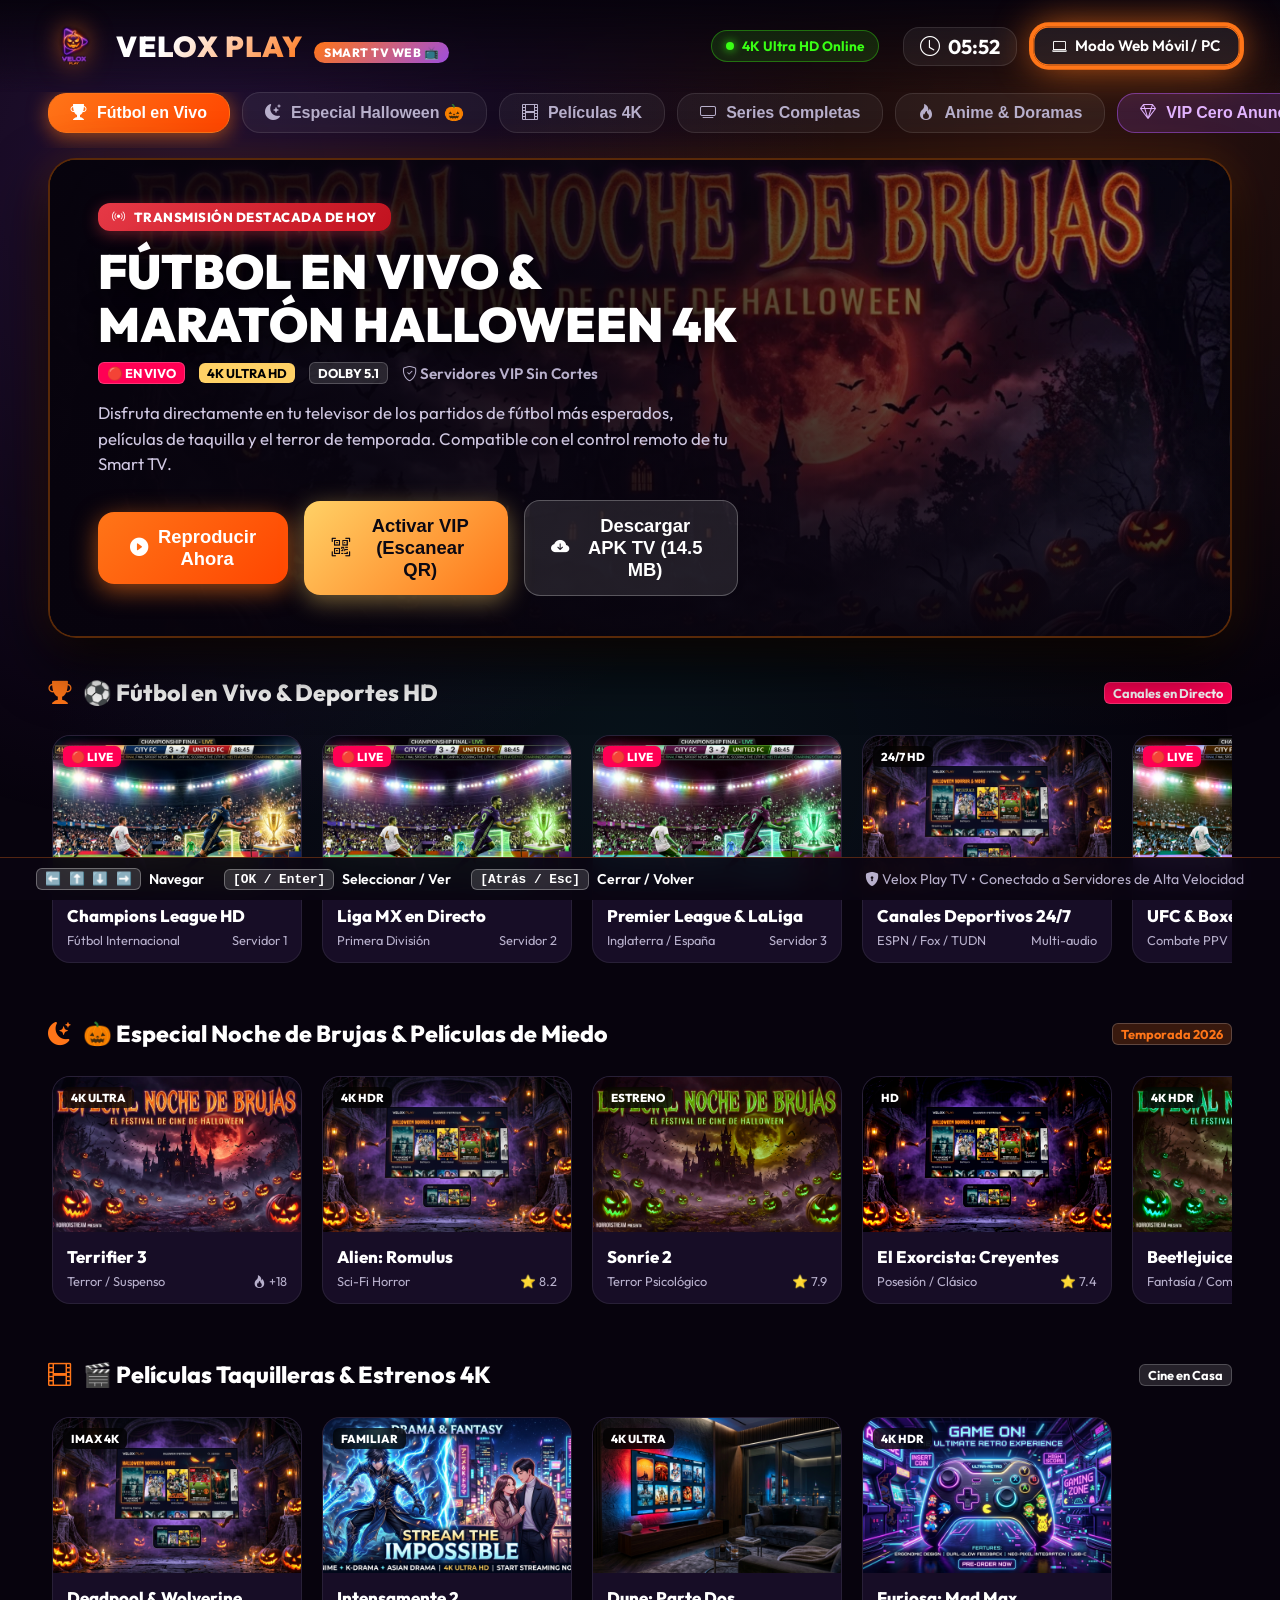
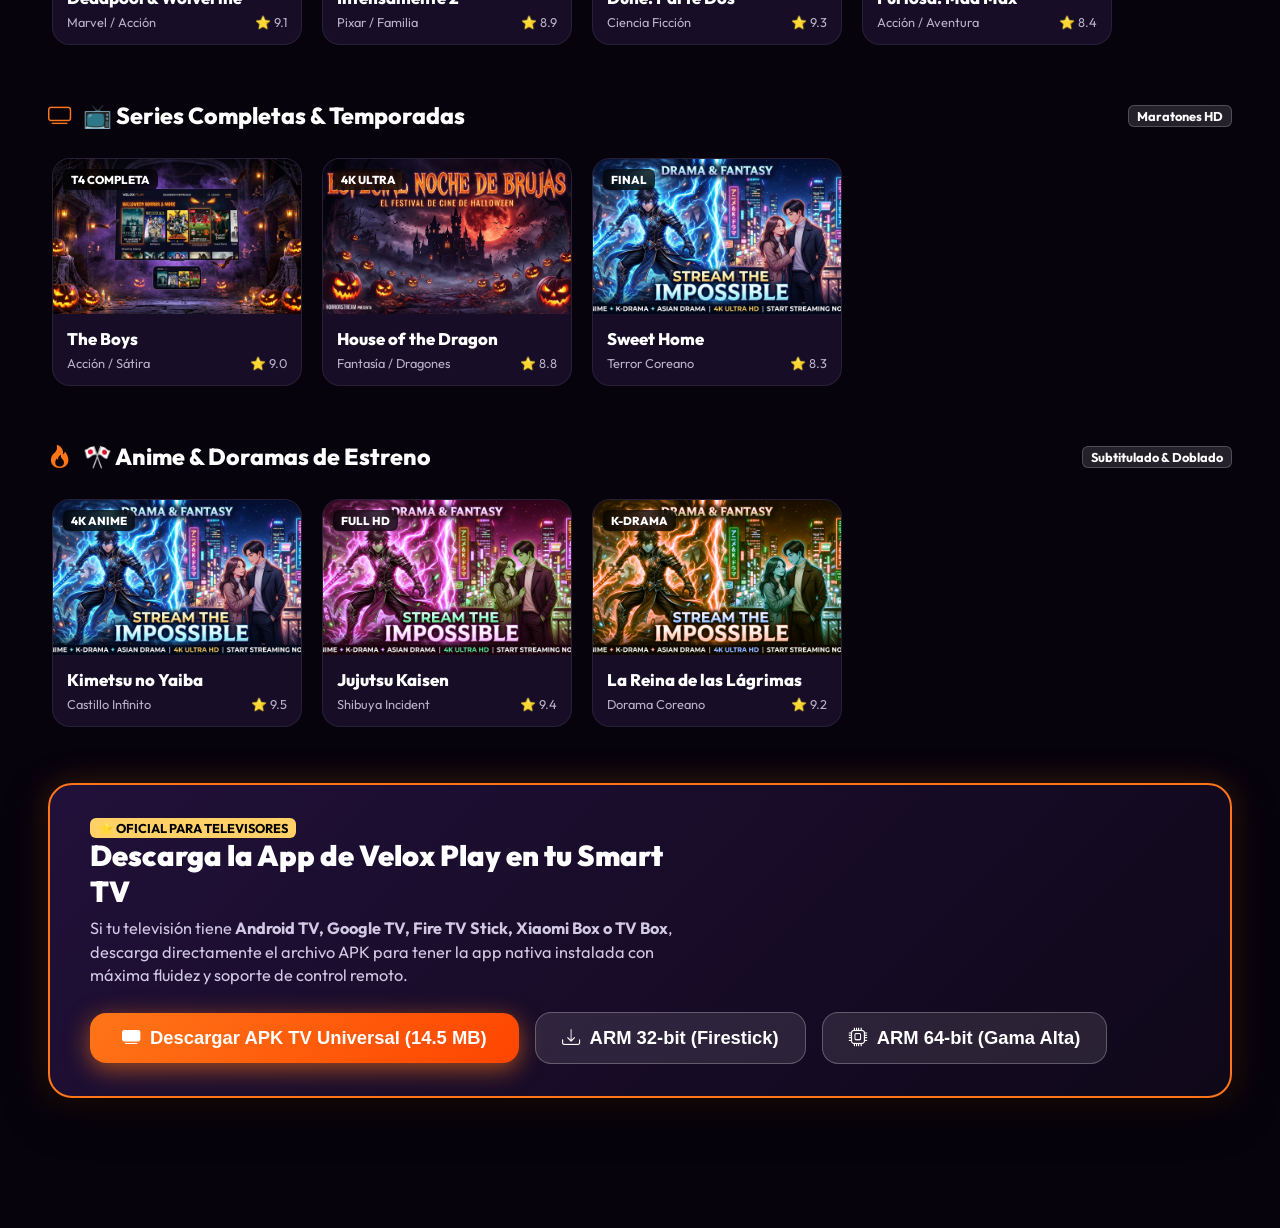
==== tv.html @ 91537458 "Velox Play: Nuevos APKs de TV (Universal, ARM32, ARM64, x86) y Portal Web Smart TV (10-foot UI con c" ====
<!DOCTYPE html>
<html lang="es">
<head>
  <meta charset="UTF-8">
  <meta name="viewport" content="width=device-width, initial-scale=1.0, maximum-scale=1.0, user-scalable=no">
  <title>Velox Play TV 📺 | Portal Web para Navegadores Smart TV & Android TV</title>
  <meta name="description" content="Versión oficial de Velox Play adaptada para navegadores de Smart TV (Samsung Tizen, LG webOS, Android TV, Fire TV, Roku). Películas, series, animes, doramas y fútbol en vivo con navegación 100% por control remoto.">
  <meta name="theme-color" content="#ff7518">

  <!-- Favicon -->
  <link rel="icon" type="image/png" href="assets/logo_halloween.png">

  <!-- Google Fonts: Outfit & Creepster -->
  <link rel="preconnect" href="https://fonts.googleapis.com">
  <link rel="preconnect" href="https://fonts.gstatic.com" crossorigin>
  <link href="https://fonts.googleapis.com/css2?family=Creepster&family=Outfit:wght@300;400;500;600;700;800;900&display=swap" rel="stylesheet">

  <!-- Bootstrap Icons -->
  <link rel="stylesheet" href="https://cdn.jsdelivr.net/npm/bootstrap-icons@1.11.3/font/bootstrap-icons.min.css">

  <!-- Estilos dedicados para Smart TV (10-Foot UI) -->
  <link rel="stylesheet" href="css/tv.css">
</head>
<body>

  <!-- Fondo Ambiental Neón -->
  <div class="tv-ambient-bg" aria-hidden="true"></div>

  <!-- APLICACIÓN PRINCIPAL TV -->
  <div class="tv-app-wrapper">

    <!-- HEADER SUPERIOR TV -->
    <header class="tv-header">
      <div class="tv-brand">
        <img src="assets/logo_halloween.png" alt="Velox Play TV" class="tv-brand-logo">
        <div>
          <span class="tv-brand-title">VELOX PLAY</span>
          <span class="tv-brand-badge">Smart TV Web 📺</span>
        </div>
      </div>

      <div class="tv-header-right">
        <!-- Estado del Servidor -->
        <div class="tv-status-badge">
          <span class="tv-status-dot"></span>
          <span>4K Ultra HD Online</span>
        </div>

        <!-- Reloj Digital en Vivo -->
        <div class="tv-clock">
          <i class="bi bi-clock"></i>
          <span id="tvLiveClock">--:--</span>
        </div>

        <!-- Botón para Volver a la Web Tradicional -->
        <a href="index.html" class="tv-mode-exit-btn tv-focusable" tabindex="0">
          <i class="bi bi-laptop"></i> Modo Web Móvil / PC
        </a>
      </div>
    </header>

    <!-- BARRA DE CATEGORÍAS (TABS TV) -->
    <div class="tv-nav-tabs-wrapper">
      <nav class="tv-nav-tabs" aria-label="Categorías TV">
        <button class="tv-tab-btn tv-focusable active" tabindex="0" data-target="tvRowLive">
          <i class="bi bi-trophy-fill"></i> Fútbol en Vivo
        </button>
        <button class="tv-tab-btn tv-focusable" tabindex="0" data-target="tvRowHalloween">
          <i class="bi bi-moon-stars-fill"></i> Especial Halloween 🎃
        </button>
        <button class="tv-tab-btn tv-focusable" tabindex="0" data-target="tvRowMovies">
          <i class="bi bi-film"></i> Películas 4K
        </button>
        <button class="tv-tab-btn tv-focusable" tabindex="0" data-target="tvRowSeries">
          <i class="bi bi-tv"></i> Series Completas
        </button>
        <button class="tv-tab-btn tv-focusable" tabindex="0" data-target="tvRowAnime">
          <i class="bi bi-fire"></i> Anime & Doramas
        </button>
        <button class="tv-tab-btn tv-tab-vip tv-focusable" tabindex="0" onclick="openTvVipModal('Plan VIP TV')">
          <i class="bi bi-gem"></i> VIP Cero Anuncios ($79)
        </button>
        <button class="tv-tab-btn tv-focusable" tabindex="0" data-target="tvRowDownload">
          <i class="bi bi-download"></i> Descargar APK TV
        </button>
      </nav>
    </div>

    <!-- HERO BILLBOARD (DESTACADO TV DE ALTO IMPACTO) -->
    <section class="tv-hero-billboard">
      <img src="assets/halloween_special.webp" alt="Destacado Velox TV" class="tv-hero-bg">
      <div class="tv-hero-gradient-overlay"></div>

      <div class="tv-hero-content">
        <div class="tv-hero-tag">
          <i class="bi bi-broadcast"></i> TRANSMISIÓN DESTACADA DE HOY
        </div>
        <h1 class="tv-hero-title">FÚTBOL EN VIVO & MARATÓN HALLOWEEN 4K</h1>
        
        <div class="tv-hero-meta">
          <span class="tv-pill-badge pill-live">🔴 EN VIVO</span>
          <span class="tv-pill-badge pill-4k">4K ULTRA HD</span>
          <span class="tv-pill-badge">DOLBY 5.1</span>
          <span><i class="bi bi-shield-check text-success"></i> Servidores VIP Sin Cortes</span>
        </div>

        <p class="tv-hero-desc">
          Disfruta directamente en tu televisor de los partidos de fútbol más esperados, películas de taquilla y el terror de temporada. Compatible con el control remoto de tu Smart TV.
        </p>

        <div class="tv-hero-actions">
          <button class="tv-btn-primary tv-focusable" tabindex="0" onclick="openTvPlayer('Fútbol en Directo & Noche de Brujas', 'Canal Oficial Velox 4K', 'assets/halloween_special.webp')">
            <i class="bi bi-play-circle-fill"></i> Reproducir Ahora
          </button>
          
          <button class="tv-btn-vip-gold tv-focusable" tabindex="0" onclick="openTvVipModal('Hero TV VIP')">
            <i class="bi bi-qr-code-scan"></i> Activar VIP (Escanear QR)
          </button>

          <button class="tv-btn-secondary tv-focusable" tabindex="0" onclick="downloadTvApk('velox_play_tv.apk')">
            <i class="bi bi-cloud-arrow-down-fill"></i> Descargar APK TV (14.5 MB)
          </button>
        </div>
      </div>
    </section>

    <!-- FILA 1: ⚽ FÚTBOL EN VIVO Y DEPORTES HD -->
    <section id="tvRowLive" class="tv-row-section">
      <div class="tv-row-header">
        <h2 class="tv-row-title"><i class="bi bi-trophy-fill text-warning"></i> ⚽ Fútbol en Vivo & Deportes HD</h2>
        <span class="tv-pill-badge pill-live">Canales en Directo</span>
      </div>

      <div class="tv-row-scroller">
        <!-- Canal 1 -->
        <div class="tv-card tv-focusable" tabindex="0" data-title="UEFA Champions League - En Vivo" data-meta="Canal Deportes 4K • Transmisión Oficial">
          <div class="tv-card-poster-wrap">
            <img src="assets/soccer_banner.jpg" alt="Champions League" class="tv-card-img">
            <span class="tv-card-badge badge-live">🔴 LIVE</span>
          </div>
          <div class="tv-card-info">
            <h3 class="tv-card-title">Champions League HD</h3>
            <div class="tv-card-meta">
              <span>Fútbol Internacional</span>
              <span class="text-warning">Servidor 1</span>
            </div>
          </div>
        </div>

        <!-- Canal 2 -->
        <div class="tv-card tv-focusable" tabindex="0" data-title="Liga MX - Partidos de la Jornada" data-meta="Fútbol Mexicano • Audio Español">
          <div class="tv-card-poster-wrap">
            <img src="assets/soccer_banner.jpg" alt="Liga MX" class="tv-card-img" style="filter: hue-rotate(45deg);">
            <span class="tv-card-badge badge-live">🔴 LIVE</span>
          </div>
          <div class="tv-card-info">
            <h3 class="tv-card-title">Liga MX en Directo</h3>
            <div class="tv-card-meta">
              <span>Primera División</span>
              <span class="text-warning">Servidor 2</span>
            </div>
          </div>
        </div>

        <!-- Canal 3 -->
        <div class="tv-card tv-focusable" tabindex="0" data-title="Premier League & LaLiga EA Sports" data-meta="Fútbol Europeo • Full HD 1080p">
          <div class="tv-card-poster-wrap">
            <img src="assets/soccer_banner.jpg" alt="Premier League" class="tv-card-img" style="filter: hue-rotate(90deg);">
            <span class="tv-card-badge badge-live">🔴 LIVE</span>
          </div>
          <div class="tv-card-info">
            <h3 class="tv-card-title">Premier League & LaLiga</h3>
            <div class="tv-card-meta">
              <span>Inglaterra / España</span>
              <span class="text-warning">Servidor 3</span>
            </div>
          </div>
        </div>

        <!-- Canal 4 -->
        <div class="tv-card tv-focusable" tabindex="0" data-title="Deportes 24/7 Premium (ESPN / Fox / TUDN)" data-meta="Señal 24 Horas • Canales Deportivos">
          <div class="tv-card-poster-wrap">
            <img src="assets/hero_halloween.jpg" alt="Deportes 24/7" class="tv-card-img">
            <span class="tv-card-badge">24/7 HD</span>
          </div>
          <div class="tv-card-info">
            <h3 class="tv-card-title">Canales Deportivos 24/7</h3>
            <div class="tv-card-meta">
              <span>ESPN / Fox / TUDN</span>
              <span class="text-info">Multi-audio</span>
            </div>
          </div>
        </div>

        <!-- Canal 5 -->
        <div class="tv-card tv-focusable" tabindex="0" data-title="Boxeo Internacional & UFC Noche" data-meta="Peleas de Campeonato • Señal Principal">
          <div class="tv-card-poster-wrap">
            <img src="assets/soccer_banner.jpg" alt="Boxeo y UFC" class="tv-card-img" style="filter: hue-rotate(180deg);">
            <span class="tv-card-badge badge-live">🔴 LIVE</span>
          </div>
          <div class="tv-card-info">
            <h3 class="tv-card-title">UFC & Boxeo Estelar</h3>
            <div class="tv-card-meta">
              <span>Combate PPV</span>
              <span class="text-success">VIP Server</span>
            </div>
          </div>
        </div>
      </div>
    </section>

    <!-- FILA 2: 🎃 ESPECIAL HALLOWEEN & TERROR -->
    <section id="tvRowHalloween" class="tv-row-section">
      <div class="tv-row-header">
        <h2 class="tv-row-title"><i class="bi bi-moon-stars-fill text-warning"></i> 🎃 Especial Noche de Brujas & Películas de Miedo</h2>
        <span class="tv-pill-badge" style="background: rgba(255, 117, 24, 0.2); color: #ff7518;">Temporada 2026</span>
      </div>

      <div class="tv-row-scroller">
        <!-- Item 1 -->
        <div class="tv-card tv-focusable" tabindex="0" data-title="Terrifier 3 - Edición Sin Censura" data-meta="Terror / Gore • 2h 05m • 4K HDR">
          <div class="tv-card-poster-wrap">
            <img src="assets/halloween_special.webp" alt="Terrifier 3" class="tv-card-img">
            <span class="tv-card-badge">4K ULTRA</span>
          </div>
          <div class="tv-card-info">
            <h3 class="tv-card-title">Terrifier 3</h3>
            <div class="tv-card-meta">
              <span>Terror / Suspenso</span>
              <span class="text-danger"><i class="bi bi-fire"></i> +18</span>
            </div>
          </div>
        </div>

        <!-- Item 2 -->
        <div class="tv-card tv-focusable" tabindex="0" data-title="Alien: Romulus (2024)" data-meta="Ciencia Ficción / Terror • 1h 59m • Dolby Vision">
          <div class="tv-card-poster-wrap">
            <img src="assets/hero_halloween.jpg" alt="Alien Romulus" class="tv-card-img">
            <span class="tv-card-badge">4K HDR</span>
          </div>
          <div class="tv-card-info">
            <h3 class="tv-card-title">Alien: Romulus</h3>
            <div class="tv-card-meta">
              <span>Sci-Fi Horror</span>
              <span>⭐ 8.2</span>
            </div>
          </div>
        </div>

        <!-- Item 3 -->
        <div class="tv-card tv-focusable" tabindex="0" data-title="Sonríe 2 (Smile 2)" data-meta="Terror Psicológico • 2h 12m • 1080p Full HD">
          <div class="tv-card-poster-wrap">
            <img src="assets/halloween_special.webp" alt="Smile 2" class="tv-card-img" style="filter: hue-rotate(60deg);">
            <span class="tv-card-badge">ESTRENO</span>
          </div>
          <div class="tv-card-info">
            <h3 class="tv-card-title">Sonríe 2</h3>
            <div class="tv-card-meta">
              <span>Terror Psicológico</span>
              <span>⭐ 7.9</span>
            </div>
          </div>
        </div>

        <!-- Item 4 -->
        <div class="tv-card tv-focusable" tabindex="0" data-title="El Exorcista: Creyentes" data-meta="Sobrenatural • 1h 51m • Audio Latino">
          <div class="tv-card-poster-wrap">
            <img src="assets/hero_halloween.jpg" alt="El Exorcista" class="tv-card-img" style="filter: contrast(1.2);">
            <span class="tv-card-badge">HD</span>
          </div>
          <div class="tv-card-info">
            <h3 class="tv-card-title">El Exorcista: Creyentes</h3>
            <div class="tv-card-meta">
              <span>Posesión / Clásico</span>
              <span>⭐ 7.4</span>
            </div>
          </div>
        </div>

        <!-- Item 5 -->
        <div class="tv-card tv-focusable" tabindex="0" data-title="Beetlejuice Beetlejuice (2024)" data-meta="Comedia / Terror • 1h 45m • 4K Atmos">
          <div class="tv-card-poster-wrap">
            <img src="assets/halloween_special.webp" alt="Beetlejuice" class="tv-card-img" style="filter: hue-rotate(120deg);">
            <span class="tv-card-badge">4K HDR</span>
          </div>
          <div class="tv-card-info">
            <h3 class="tv-card-title">Beetlejuice Beetlejuice</h3>
            <div class="tv-card-meta">
              <span>Fantasía / Comedia</span>
              <span class="text-success">⭐ 8.5</span>
            </div>
          </div>
        </div>
      </div>
    </section>

    <!-- FILA 3: 🎬 ESTRENOS DE CINE & TAQUILLA 4K -->
    <section id="tvRowMovies" class="tv-row-section">
      <div class="tv-row-header">
        <h2 class="tv-row-title"><i class="bi bi-film text-warning"></i> 🎬 Películas Taquilleras & Estrenos 4K</h2>
        <span class="tv-pill-badge">Cine en Casa</span>
      </div>

      <div class="tv-row-scroller">
        <!-- Película 1 -->
        <div class="tv-card tv-focusable" tabindex="0" data-title="Deadpool & Wolverine 4K" data-meta="Acción / Comedia • 2h 08m • Calidad IMAX 4K">
          <div class="tv-card-poster-wrap">
            <img src="assets/hero_halloween.jpg" alt="Deadpool y Wolverine" class="tv-card-img">
            <span class="tv-card-badge">IMAX 4K</span>
          </div>
          <div class="tv-card-info">
            <h3 class="tv-card-title">Deadpool & Wolverine</h3>
            <div class="tv-card-meta">
              <span>Marvel / Acción</span>
              <span class="text-warning">⭐ 9.1</span>
            </div>
          </div>
        </div>

        <!-- Película 2 -->
        <div class="tv-card tv-focusable" tabindex="0" data-title="Intensamente 2 (Inside Out 2)" data-meta="Animación / Familiar • 1h 36m • Español Latino">
          <div class="tv-card-poster-wrap">
            <img src="assets/anime_dorama.jpg" alt="Inside Out 2" class="tv-card-img">
            <span class="tv-card-badge">FAMILIAR</span>
          </div>
          <div class="tv-card-info">
            <h3 class="tv-card-title">Intensamente 2</h3>
            <div class="tv-card-meta">
              <span>Pixar / Familia</span>
              <span class="text-warning">⭐ 8.9</span>
            </div>
          </div>
        </div>

        <!-- Película 3 -->
        <div class="tv-card tv-focusable" tabindex="0" data-title="Dune: Parte Dos 4K" data-meta="Sci-Fi Épico • 2h 46m • Sonido Dolby Atmos">
          <div class="tv-card-poster-wrap">
            <img src="assets/hero_bg.jpg" alt="Dune 2" class="tv-card-img">
            <span class="tv-card-badge">4K ULTRA</span>
          </div>
          <div class="tv-card-info">
            <h3 class="tv-card-title">Dune: Parte Dos</h3>
            <div class="tv-card-meta">
              <span>Ciencia Ficción</span>
              <span class="text-warning">⭐ 9.3</span>
            </div>
          </div>
        </div>

        <!-- Película 4 -->
        <div class="tv-card tv-focusable" tabindex="0" data-title="Furiosa: Saga Mad Max" data-meta="Acción Post-Apocalíptica • 2h 28m • 4K HDR">
          <div class="tv-card-poster-wrap">
            <img src="assets/retro_games.jpg" alt="Furiosa" class="tv-card-img">
            <span class="tv-card-badge">4K HDR</span>
          </div>
          <div class="tv-card-info">
            <h3 class="tv-card-title">Furiosa: Mad Max</h3>
            <div class="tv-card-meta">
              <span>Acción / Aventura</span>
              <span>⭐ 8.4</span>
            </div>
          </div>
        </div>
      </div>
    </section>

    <!-- FILA 4: 📺 SERIES COMPLETAS & TEMPORADAS -->
    <section id="tvRowSeries" class="tv-row-section">
      <div class="tv-row-header">
        <h2 class="tv-row-title"><i class="bi bi-tv text-warning"></i> 📺 Series Completas & Temporadas</h2>
        <span class="tv-pill-badge">Maratones HD</span>
      </div>

      <div class="tv-row-scroller">
        <!-- Serie 1 -->
        <div class="tv-card tv-focusable" tabindex="0" data-title="The Boys - Temporada 4" data-meta="Superhéroes / Acción • Temporada Completa">
          <div class="tv-card-poster-wrap">
            <img src="assets/hero_halloween.jpg" alt="The Boys" class="tv-card-img">
            <span class="tv-card-badge">T4 COMPLETA</span>
          </div>
          <div class="tv-card-info">
            <h3 class="tv-card-title">The Boys</h3>
            <div class="tv-card-meta">
              <span>Acción / Sátira</span>
              <span class="text-warning">⭐ 9.0</span>
            </div>
          </div>
        </div>

        <!-- Serie 2 -->
        <div class="tv-card tv-focusable" tabindex="0" data-title="House of the Dragon - Temporada 2" data-meta="Fantasía Épica / Drama • 4K Dolby Vision">
          <div class="tv-card-poster-wrap">
            <img src="assets/halloween_special.webp" alt="House of the Dragon" class="tv-card-img">
            <span class="tv-card-badge">4K ULTRA</span>
          </div>
          <div class="tv-card-info">
            <h3 class="tv-card-title">House of the Dragon</h3>
            <div class="tv-card-meta">
              <span>Fantasía / Dragones</span>
              <span class="text-warning">⭐ 8.8</span>
            </div>
          </div>
        </div>

        <!-- Serie 3 -->
        <div class="tv-card tv-focusable" tabindex="0" data-title="Sweet Home - Temporada Final" data-meta="Monstruos / Suspenso • 1080p Latino">
          <div class="tv-card-poster-wrap">
            <img src="assets/anime_dorama.jpg" alt="Sweet Home" class="tv-card-img">
            <span class="tv-card-badge">FINAL</span>
          </div>
          <div class="tv-card-info">
            <h3 class="tv-card-title">Sweet Home</h3>
            <div class="tv-card-meta">
              <span>Terror Coreano</span>
              <span>⭐ 8.3</span>
            </div>
          </div>
        </div>
      </div>
    </section>

    <!-- FILA 5: 🎌 ANIME & DORAMAS POPULARES -->
    <section id="tvRowAnime" class="tv-row-section">
      <div class="tv-row-header">
        <h2 class="tv-row-title"><i class="bi bi-fire text-warning"></i> 🎌 Anime & Doramas de Estreno</h2>
        <span class="tv-pill-badge">Subtitulado & Doblado</span>
      </div>

      <div class="tv-row-scroller">
        <!-- Anime 1 -->
        <div class="tv-card tv-focusable" tabindex="0" data-title="Demon Slayer: Castillo Infinito" data-meta="Anime Shonen • Calidad 4K • Audio Dual">
          <div class="tv-card-poster-wrap">
            <img src="assets/anime_dorama.jpg" alt="Demon Slayer" class="tv-card-img">
            <span class="tv-card-badge">4K ANIME</span>
          </div>
          <div class="tv-card-info">
            <h3 class="tv-card-title">Kimetsu no Yaiba</h3>
            <div class="tv-card-meta">
              <span>Castillo Infinito</span>
              <span class="text-warning">⭐ 9.5</span>
            </div>
          </div>
        </div>

        <!-- Anime 2 -->
        <div class="tv-card tv-focusable" tabindex="0" data-title="Jujutsu Kaisen - Temporada 2" data-meta="Anime / Acción • Shibuya Incident Arc">
          <div class="tv-card-poster-wrap">
            <img src="assets/anime_dorama.jpg" alt="Jujutsu Kaisen" class="tv-card-img" style="filter: hue-rotate(90deg);">
            <span class="tv-card-badge">FULL HD</span>
          </div>
          <div class="tv-card-info">
            <h3 class="tv-card-title">Jujutsu Kaisen</h3>
            <div class="tv-card-meta">
              <span>Shibuya Incident</span>
              <span class="text-warning">⭐ 9.4</span>
            </div>
          </div>
        </div>

        <!-- Dorama 1 -->
        <div class="tv-card tv-focusable" tabindex="0" data-title="La Reina de las Lágrimas (Queen of Tears)" data-meta="K-Drama • Temporada Completa • Romance">
          <div class="tv-card-poster-wrap">
            <img src="assets/anime_dorama.jpg" alt="Queen of Tears" class="tv-card-img" style="filter: hue-rotate(180deg);">
            <span class="tv-card-badge">K-DRAMA</span>
          </div>
          <div class="tv-card-info">
            <h3 class="tv-card-title">La Reina de las Lágrimas</h3>
            <div class="tv-card-meta">
              <span>Dorama Coreano</span>
              <span class="text-success">⭐ 9.2</span>
            </div>
          </div>
        </div>
      </div>
    </section>

    <!-- BANNER DE DESCARGA DIRECTA DE APK TV (OFICIAL) -->
    <section id="tvRowDownload" class="tv-download-banner">
      <div class="tv-download-info">
        <span class="tv-pill-badge pill-4k mb-2">⭐ OFICIAL PARA TELEVISORES</span>
        <h2 class="tv-download-title">Descarga la App de Velox Play en tu Smart TV</h2>
        <p class="tv-download-desc">
          Si tu televisión tiene <strong>Android TV, Google TV, Fire TV Stick, Xiaomi Box o TV Box</strong>, descarga directamente el archivo APK para tener la app nativa instalada con máxima fluidez y soporte de control remoto.
        </p>
      </div>

      <div class="tv-download-btns">
        <!-- APK Universal TV -->
        <button class="tv-btn-primary tv-focusable" tabindex="0" onclick="downloadTvApk('velox_play_tv.apk')">
          <i class="bi bi-tv-fill"></i> Descargar APK TV Universal (14.5 MB)
        </button>

        <!-- Versiones avanzadas -->
        <button class="tv-btn-secondary tv-focusable" tabindex="0" onclick="downloadTvApk('velox_play_tv_arm32.apk')">
          <i class="bi bi-download"></i> ARM 32-bit (Firestick)
        </button>

        <button class="tv-btn-secondary tv-focusable" tabindex="0" onclick="downloadTvApk('velox_play_tv_arm64.apk')">
          <i class="bi bi-cpu"></i> ARM 64-bit (Gama Alta)
        </button>
      </div>
    </section>

  </div> <!-- /tv-app-wrapper -->

  <!-- BARRA INFERIOR DE GUÍA DE CONTROL REMOTO -->
  <footer class="tv-remote-guide-bar">
    <div class="tv-guide-keys">
      <div class="tv-key-item">
        <span class="tv-key-pill">⬅️ ⬆️ ⬇️ ➡️</span> Navegar
      </div>
      <div class="tv-key-item">
        <span class="tv-key-pill">[OK / Enter]</span> Seleccionar / Ver
      </div>
      <div class="tv-key-item">
        <span class="tv-key-pill">[Atrás / Esc]</span> Cerrar / Volver
      </div>
    </div>

    <div>
      <span class="text-white fw-bold"><i class="bi bi-shield-lock-fill text-warning"></i> Velox Play TV</span> • Conectado a Servidores de Alta Velocidad
    </div>
  </footer>

  <!-- MODAL DE REPRODUCTOR FULLSCREEN TV -->
  <div class="tv-player-modal" id="tvPlayerModal" aria-hidden="true">
    <div class="tv-player-header">
      <div class="tv-player-title-info">
        <h3 id="tvPlayerTitle">Reproduciendo Contenido</h3>
        <span id="tvPlayerMeta">Señal HD • Transmisión en Vivo</span>
      </div>
      <button class="tv-player-close-btn tv-focusable" id="tvPlayerCloseBtn" tabindex="0" onclick="closeAllTvModals()">
        <i class="bi bi-x-lg"></i> Cerrar Reproductor (Atrás)
      </button>
    </div>

    <!-- Pantalla del Reproductor -->
    <div class="tv-player-screen-mock">
      <img src="assets/halloween_special.webp" id="tvPlayerMockBg" alt="Transmisión" class="tv-player-mock-bg">
      <div class="tv-player-buffering-indicator">
        <div class="tv-player-spinner"></div>
        <h4 class="text-white fw-bold">Conectando con Servidor Velox TV...</h4>
        <span class="text-white-50">Buffer de alta velocidad 4K Ultra HD</span>
      </div>
    </div>

    <!-- Barra de Controles TV -->
    <div class="tv-player-controls-bar">
      <button class="tv-btn-primary tv-focusable" tabindex="0" onclick="showTvToast('Transmisión pausada / reanudada')">
        <i class="bi bi-play-fill fs-4"></i> Pausar / Play
      </button>

      <div class="tv-player-progress-wrap">
        <span class="text-warning fw-bold fs-6">00:42:15</span>
        <div class="tv-player-progress-bar">
          <div class="tv-player-progress-fill"></div>
        </div>
        <span class="text-white-50 fs-6">02:15:00</span>
      </div>

      <button class="tv-btn-secondary tv-focusable" tabindex="0" onclick="showTvToast('Servidor cambiado a Ultra HD VIP')">
        <i class="bi bi-hdd-network"></i> Servidor VIP 4K
      </button>

      <button class="tv-btn-secondary tv-focusable" tabindex="0" onclick="showTvToast('Audio establecido en Español Latino 5.1')">
        <i class="bi bi-volume-up-fill"></i> Español Latino 5.1
      </button>
    </div>
  </div>

  <!-- MODAL QR PARA ACTIVAR VIP DESDE EL CELULAR -->
  <div class="tv-qr-modal" id="tvQrModal" aria-hidden="true">
    <div class="tv-qr-box">
      <div class="d-flex justify-content-between align-items-center w-100 mb-3">
        <span class="tv-pill-badge pill-4k">⭐ ACTIVACIÓN VIP PARA TELEVISOR</span>
        <button class="tv-player-close-btn tv-focusable" id="tvQrCloseBtn" tabindex="0" onclick="closeAllTvModals()">
          <i class="bi bi-x-lg"></i> Cerrar
        </button>
      </div>

      <h2 class="text-white fw-bold fs-2">Escanea con tu Celular para Activar VIP</h2>
      <p class="text-white-50 fs-5 mb-2">
        Apunta la cámara de tu teléfono al código QR para chatear directamente en WhatsApp y activar tu cuenta <strong>Cero Anuncios</strong> sin necesidad de escribir en la televisión.
      </p>

      <!-- Código QR Dinámico -->
      <img id="tvQrCodeImg" src="" alt="Código QR WhatsApp VIP" class="tv-qr-code-img">

      <div class="d-flex gap-3 justify-content-center flex-wrap mt-2">
        <span class="badge bg-success p-2 fs-6">1 Mes: $79 MXN</span>
        <span class="badge bg-primary p-2 fs-6">2 Meses: $139 MXN</span>
        <span class="badge bg-warning text-dark p-2 fs-6">3 Meses: $189 MXN ⭐</span>
        <span class="badge bg-info text-dark p-2 fs-6">4 Meses: $239 MXN</span>
        <span class="badge bg-danger p-2 fs-6">1 Año: $500 MXN 🔥</span>
      </div>

      <div class="mt-4">
        <a id="tvWhatsappDirectBtn" href="#" target="_blank" class="tv-btn-primary tv-focusable" tabindex="0">
          <i class="bi bi-whatsapp"></i> O Haz Clic Aquí Si Tu TV Admite WhatsApp Web
        </a>
      </div>
    </div>
  </div>

  <!-- JavaScript del Motor de Navegación TV -->
  <script src="js/tv.js"></script>
</body>
</html>
---- css/tv.css ----
/* ===================================================================
   VELOX PLAY TV - ESTILOS PARA NAVEGADORES DE SMART TV & ANDROID TV
   Interfaz 10-Foot UI optimizada para control remoto, pantallas grandes y D-Pad
   =================================================================== */

:root {
  --tv-bg-dark: #07030d;
  --tv-bg-surface: #120a1f;
  --tv-bg-card: rgba(26, 16, 44, 0.85);
  --tv-orange: #ff7518;
  --tv-orange-glow: rgba(255, 117, 24, 0.6);
  --tv-purple: #9d4edd;
  --tv-purple-glow: rgba(157, 78, 221, 0.6);
  --tv-green: #39ff14;
  --tv-yellow: #ffd166;
  --tv-focus-border: #ff7518;
  --tv-focus-glow: 0 0 0 4px #ff7518, 0 0 35px rgba(255, 117, 24, 0.85);
  --tv-text-main: #ffffff;
  --tv-text-muted: #b8b0cc;
  --tv-font: 'Outfit', -apple-system, BlinkMacSystemFont, "Segoe UI", Roboto, sans-serif;
  --tv-font-spooky: 'Creepster', cursive;
}

* {
  box-sizing: border-box;
  margin: 0;
  padding: 0;
  -webkit-tap-highlight-color: transparent;
}

html, body {
  width: 100%;
  min-height: 100vh;
  background-color: var(--tv-bg-dark);
  color: var(--tv-text-main);
  font-family: var(--tv-font);
  overflow-x: hidden;
  user-select: none;
  font-size: 16px;
}

/* Optimización para pantallas grandes (10-Foot UI) */
@media (min-width: 1400px) {
  html, body {
    font-size: 18px;
  }
}
@media (min-width: 2000px) {
  html, body {
    font-size: 22px;
  }
}

/* Fondo dinámico con aura ambiental */
.tv-ambient-bg {
  position: fixed;
  top: 0;
  left: 0;
  width: 100vw;
  height: 100vh;
  pointer-events: none;
  z-index: 0;
  background: 
    radial-gradient(circle at 15% 20%, rgba(157, 78, 221, 0.18) 0%, transparent 50%),
    radial-gradient(circle at 85% 15%, rgba(255, 117, 24, 0.15) 0%, transparent 45%),
    radial-gradient(circle at 50% 85%, rgba(18, 140, 126, 0.12) 0%, transparent 60%);
  background-attachment: fixed;
}

/* Contenedor Principal TV */
.tv-app-wrapper {
  position: relative;
  z-index: 1;
  padding-bottom: 90px;
}

/* ===================================================================
   SISTEMA DE ENFOQUE (D-PAD / CONTROL REMOTO)
   =================================================================== */
.tv-focusable {
  outline: none;
  cursor: pointer;
  transition: transform 0.25s cubic-bezier(0.2, 0.9, 0.3, 1.2), box-shadow 0.25s ease, border-color 0.25s ease;
  position: relative;
}

.tv-focusable:focus,
.tv-focusable.tv-focused {
  outline: none;
  transform: scale(1.08) !important;
  box-shadow: var(--tv-focus-glow) !important;
  border-color: var(--tv-orange) !important;
  z-index: 20;
}

/* ===================================================================
   HEADER SUPERIOR TV (LOGOS, HORA, ESTADO)
   =================================================================== */
.tv-header {
  display: flex;
  justify-content: space-between;
  align-items: center;
  padding: 20px 48px;
  background: linear-gradient(180deg, rgba(7, 3, 13, 0.95) 0%, rgba(7, 3, 13, 0) 100%);
  position: sticky;
  top: 0;
  z-index: 50;
  backdrop-filter: blur(12px);
}

.tv-brand {
  display: flex;
  align-items: center;
  gap: 16px;
  text-decoration: none;
}

.tv-brand-logo {
  width: 52px;
  height: 52px;
  object-fit: contain;
  filter: drop-shadow(0 0 12px var(--tv-orange-glow));
}

.tv-brand-title {
  font-size: 1.8rem;
  font-weight: 900;
  letter-spacing: 1px;
  background: linear-gradient(135deg, #fff 30%, #ff7518 100%);
  -webkit-background-clip: text;
  -webkit-text-fill-color: transparent;
  line-height: 1;
}

.tv-brand-badge {
  font-size: 0.75rem;
  font-weight: 800;
  background: linear-gradient(135deg, #ff7518, #9d4edd);
  color: #fff;
  padding: 3px 10px;
  border-radius: 12px;
  text-transform: uppercase;
  letter-spacing: 0.5px;
  margin-left: 8px;
}

.tv-header-right {
  display: flex;
  align-items: center;
  gap: 24px;
}

.tv-status-badge {
  display: flex;
  align-items: center;
  gap: 8px;
  background: rgba(57, 255, 20, 0.12);
  border: 1px solid rgba(57, 255, 20, 0.35);
  color: var(--tv-green);
  padding: 6px 14px;
  border-radius: 20px;
  font-size: 0.85rem;
  font-weight: 700;
}

.tv-status-dot {
  width: 8px;
  height: 8px;
  border-radius: 50%;
  background: var(--tv-green);
  box-shadow: 0 0 10px var(--tv-green);
  animation: tvDotPulse 1.8s infinite;
}

@keyframes tvDotPulse {
  0%, 100% { opacity: 1; transform: scale(1); }
  50% { opacity: 0.4; transform: scale(0.85); }
}

.tv-clock {
  font-size: 1.25rem;
  font-weight: 700;
  color: #fff;
  display: flex;
  align-items: center;
  gap: 8px;
  background: rgba(255, 255, 255, 0.06);
  padding: 6px 16px;
  border-radius: 16px;
  border: 1px solid rgba(255, 255, 255, 0.1);
}

.tv-mode-exit-btn {
  background: rgba(255, 255, 255, 0.08);
  border: 1px solid rgba(255, 255, 255, 0.18);
  color: #fff;
  padding: 8px 16px;
  border-radius: 14px;
  font-size: 0.88rem;
  font-weight: 600;
  display: flex;
  align-items: center;
  gap: 8px;
  text-decoration: none;
}

/* ===================================================================
   BARRA DE CATEGORÍAS (TABS TV)
   =================================================================== */
.tv-nav-tabs-wrapper {
  padding: 0 48px 15px 48px;
  overflow-x: auto;
  scrollbar-width: none;
}
.tv-nav-tabs-wrapper::-webkit-scrollbar {
  display: none;
}

.tv-nav-tabs {
  display: flex;
  gap: 12px;
  align-items: center;
}

.tv-tab-btn {
  background: rgba(255, 255, 255, 0.05);
  border: 1.5px solid rgba(255, 255, 255, 0.1);
  color: var(--tv-text-muted);
  font-size: 1rem;
  font-weight: 700;
  padding: 10px 22px;
  border-radius: 18px;
  display: flex;
  align-items: center;
  gap: 10px;
  white-space: nowrap;
}

.tv-tab-btn.active {
  background: linear-gradient(135deg, var(--tv-orange), #ff4500);
  border-color: var(--tv-orange);
  color: #fff;
  box-shadow: 0 4px 20px var(--tv-orange-glow);
}

.tv-tab-btn.tv-tab-vip {
  border-color: rgba(157, 78, 221, 0.6);
  background: rgba(157, 78, 221, 0.18);
  color: #e2b4ff;
}

/* ===================================================================
   HERO SPOTLIGHT BILLBOARD TV
   =================================================================== */
.tv-hero-billboard {
  margin: 10px 48px 40px 48px;
  position: relative;
  height: 480px;
  border-radius: 28px;
  overflow: hidden;
  border: 2px solid rgba(255, 117, 24, 0.35);
  box-shadow: 0 25px 60px rgba(0, 0, 0, 0.9), 0 0 40px rgba(255, 117, 24, 0.2);
  background: #000;
}

.tv-hero-bg {
  width: 100%;
  height: 100%;
  object-fit: cover;
  object-position: center 25%;
  filter: brightness(0.85);
  animation: tvHeroZoom 18s ease-in-out infinite alternate;
}

@keyframes tvHeroZoom {
  0% { transform: scale(1); }
  100% { transform: scale(1.06); }
}

.tv-hero-gradient-overlay {
  position: absolute;
  inset: 0;
  background: linear-gradient(90deg, rgba(7, 3, 13, 0.96) 0%, rgba(7, 3, 13, 0.8) 45%, rgba(7, 3, 13, 0.2) 100%),
              linear-gradient(0deg, rgba(7, 3, 13, 0.95) 0%, transparent 60%);
}

.tv-hero-content {
  position: absolute;
  bottom: 40px;
  left: 48px;
  max-width: 640px;
  z-index: 5;
}

.tv-hero-tag {
  display: inline-flex;
  align-items: center;
  gap: 8px;
  background: linear-gradient(135deg, #e63946, #c1121f);
  color: #fff;
  font-size: 0.82rem;
  font-weight: 800;
  padding: 6px 14px;
  border-radius: 12px;
  text-transform: uppercase;
  letter-spacing: 0.5px;
  margin-bottom: 14px;
  box-shadow: 0 4px 15px rgba(230, 57, 70, 0.4);
}

.tv-hero-title {
  font-size: 3rem;
  font-weight: 900;
  color: #fff;
  line-height: 1.1;
  margin-bottom: 12px;
  text-shadow: 0 4px 20px rgba(0,0,0,0.8);
}

.tv-hero-meta {
  display: flex;
  align-items: center;
  gap: 14px;
  font-size: 0.95rem;
  font-weight: 600;
  color: var(--tv-text-muted);
  margin-bottom: 16px;
}

.tv-pill-badge {
  background: rgba(255, 255, 255, 0.12);
  border: 1px solid rgba(255, 255, 255, 0.2);
  color: #fff;
  padding: 2px 8px;
  border-radius: 6px;
  font-size: 0.8rem;
  font-weight: 700;
}
.tv-pill-badge.pill-4k {
  background: #ffd166;
  color: #000;
  border: none;
}
.tv-pill-badge.pill-live {
  background: #ff0054;
  color: #fff;
  animation: tvDotPulse 1.4s infinite;
}

.tv-hero-desc {
  font-size: 1.05rem;
  color: #d1c9e3;
  line-height: 1.5;
  margin-bottom: 24px;
  display: -webkit-box;
  -webkit-line-clamp: 3;
  -webkit-box-orient: vertical;
  overflow: hidden;
}

.tv-hero-actions {
  display: flex;
  gap: 16px;
  align-items: center;
}

.tv-btn-primary {
  background: linear-gradient(135deg, var(--tv-orange), #ff4500);
  color: #fff;
  border: none;
  font-size: 1.15rem;
  font-weight: 800;
  padding: 14px 32px;
  border-radius: 16px;
  display: inline-flex;
  align-items: center;
  gap: 10px;
  text-decoration: none;
  box-shadow: 0 6px 25px var(--tv-orange-glow);
}

.tv-btn-secondary {
  background: rgba(255, 255, 255, 0.1);
  color: #fff;
  border: 1.5px solid rgba(255, 255, 255, 0.25);
  font-size: 1.15rem;
  font-weight: 700;
  padding: 14px 26px;
  border-radius: 16px;
  display: inline-flex;
  align-items: center;
  gap: 10px;
  text-decoration: none;
}

.tv-btn-vip-gold {
  background: linear-gradient(135deg, #ffd166 0%, #ff7518 100%);
  color: #0b0813;
  border: none;
  font-size: 1.15rem;
  font-weight: 900;
  padding: 14px 28px;
  border-radius: 16px;
  display: inline-flex;
  align-items: center;
  gap: 10px;
  text-decoration: none;
  box-shadow: 0 6px 25px rgba(255, 209, 102, 0.45);
}

/* ===================================================================
   FILAS DE CONTENIDO TV (HORIZONTAL SCROLLING)
   =================================================================== */
.tv-row-section {
  margin-bottom: 36px;
  padding: 0 48px;
}

.tv-row-header {
  display: flex;
  justify-content: space-between;
  align-items: center;
  margin-bottom: 16px;
}

.tv-row-title {
  font-size: 1.45rem;
  font-weight: 800;
  color: #fff;
  display: flex;
  align-items: center;
  gap: 12px;
}
.tv-row-title i {
  color: var(--tv-orange);
}

.tv-row-scroller {
  display: flex;
  gap: 20px;
  overflow-x: auto;
  scroll-behavior: smooth;
  padding: 12px 4px 20px 4px;
  scrollbar-width: none;
}
.tv-row-scroller::-webkit-scrollbar {
  display: none;
}

/* TARJETA DE CONTENIDO TV */
.tv-card {
  flex: 0 0 250px;
  background: var(--tv-bg-card);
  border: 1.5px solid rgba(255, 255, 255, 0.08);
  border-radius: 18px;
  overflow: hidden;
  display: flex;
  flex-direction: column;
}

.tv-card-poster-wrap {
  position: relative;
  width: 100%;
  height: 155px;
  overflow: hidden;
  background: #191024;
}

.tv-card-img {
  width: 100%;
  height: 100%;
  object-fit: cover;
  transition: transform 0.35s ease;
}

.tv-card-badge {
  position: absolute;
  top: 10px;
  left: 10px;
  background: rgba(0, 0, 0, 0.75);
  backdrop-filter: blur(6px);
  color: #fff;
  font-size: 0.72rem;
  font-weight: 800;
  padding: 3px 8px;
  border-radius: 6px;
  text-transform: uppercase;
}

.tv-card-badge.badge-live {
  background: #ff0054;
  box-shadow: 0 0 10px rgba(255, 0, 84, 0.6);
}

.tv-card-info {
  padding: 14px;
  display: flex;
  flex-direction: column;
  gap: 6px;
}

.tv-card-title {
  font-size: 1.05rem;
  font-weight: 800;
  color: #fff;
  white-space: nowrap;
  overflow: hidden;
  text-overflow: ellipsis;
}

.tv-card-meta {
  display: flex;
  justify-content: space-between;
  align-items: center;
  font-size: 0.8rem;
  color: var(--tv-text-muted);
}

/* ===================================================================
   BANNER DESCARGA DIRECTA DE APK TV & QR WHATSAPP
   =================================================================== */
.tv-download-banner {
  background: linear-gradient(135deg, rgba(35, 17, 60, 0.95) 0%, rgba(15, 8, 25, 0.98) 100%);
  border: 2px solid var(--tv-orange);
  border-radius: 24px;
  padding: 32px 40px;
  margin: 20px 48px 40px 48px;
  display: flex;
  justify-content: space-between;
  align-items: center;
  flex-wrap: wrap;
  gap: 24px;
  box-shadow: 0 15px 40px rgba(0, 0, 0, 0.7), 0 0 30px rgba(255, 117, 24, 0.25);
}

.tv-download-info {
  max-width: 600px;
}
.tv-download-title {
  font-size: 1.8rem;
  font-weight: 900;
  color: #fff;
  margin-bottom: 8px;
}
.tv-download-desc {
  font-size: 1.02rem;
  color: #d1c9e3;
  line-height: 1.45;
  margin-bottom: 0;
}

.tv-download-btns {
  display: flex;
  align-items: center;
  gap: 16px;
  flex-wrap: wrap;
}

/* ===================================================================
   MODAL DE REPRODUCTOR FULLSCREEN TV
   =================================================================== */
.tv-player-modal {
  position: fixed;
  inset: 0;
  background: rgba(0, 0, 0, 0.96);
  z-index: 1000;
  display: none;
  flex-direction: column;
  justify-content: space-between;
  padding: 40px;
}
.tv-player-modal.active {
  display: flex;
}

.tv-player-header {
  display: flex;
  justify-content: space-between;
  align-items: center;
}

.tv-player-title-info h3 {
  font-size: 2rem;
  font-weight: 800;
  color: #fff;
  margin-bottom: 4px;
}
.tv-player-title-info span {
  font-size: 0.95rem;
  color: var(--tv-orange);
  font-weight: 700;
}

.tv-player-close-btn {
  background: rgba(255, 255, 255, 0.15);
  border: 1px solid rgba(255, 255, 255, 0.25);
  color: #fff;
  font-size: 1.1rem;
  padding: 10px 24px;
  border-radius: 14px;
}

.tv-player-screen-mock {
  position: relative;
  width: 100%;
  height: 60vh;
  background: #000;
  border-radius: 20px;
  overflow: hidden;
  border: 1px solid rgba(255, 255, 255, 0.1);
  display: flex;
  align-items: center;
  justify-content: center;
}

.tv-player-mock-bg {
  width: 100%;
  height: 100%;
  object-fit: cover;
  opacity: 0.45;
}

.tv-player-buffering-indicator {
  position: absolute;
  display: flex;
  flex-direction: column;
  align-items: center;
  gap: 16px;
  z-index: 2;
}

.tv-player-spinner {
  width: 60px;
  height: 60px;
  border: 4px solid rgba(255, 117, 24, 0.2);
  border-top-color: var(--tv-orange);
  border-radius: 50%;
  animation: tvSpin 0.9s linear infinite;
}
@keyframes tvSpin {
  to { transform: rotate(360deg); }
}

.tv-player-controls-bar {
  background: rgba(18, 10, 31, 0.9);
  border: 1px solid rgba(255, 255, 255, 0.1);
  border-radius: 18px;
  padding: 16px 28px;
  display: flex;
  align-items: center;
  justify-content: space-between;
  gap: 20px;
}

.tv-player-progress-wrap {
  flex-grow: 1;
  display: flex;
  align-items: center;
  gap: 14px;
}

.tv-player-progress-bar {
  flex-grow: 1;
  height: 8px;
  background: rgba(255, 255, 255, 0.15);
  border-radius: 4px;
  overflow: hidden;
  position: relative;
}
.tv-player-progress-fill {
  width: 38%;
  height: 100%;
  background: linear-gradient(90deg, var(--tv-orange), #ff4500);
}

/* ===================================================================
   MODAL QR VIP PARA ACTIVAR DESDE EL TELÉFONO
   =================================================================== */
.tv-qr-modal {
  position: fixed;
  inset: 0;
  background: rgba(0, 0, 0, 0.88);
  backdrop-filter: blur(16px);
  z-index: 1050;
  display: none;
  align-items: center;
  justify-content: center;
  padding: 30px;
}
.tv-qr-modal.active {
  display: flex;
}

.tv-qr-box {
  background: linear-gradient(145deg, #180d28 0%, #0d0715 100%);
  border: 2px solid var(--tv-orange);
  border-radius: 28px;
  padding: 40px;
  max-width: 680px;
  width: 100%;
  box-shadow: 0 25px 60px rgba(0,0,0,0.9), 0 0 50px rgba(255, 117, 24, 0.4);
  display: flex;
  flex-direction: column;
  align-items: center;
  text-align: center;
}

.tv-qr-code-img {
  width: 220px;
  height: 220px;
  border-radius: 18px;
  background: #fff;
  padding: 12px;
  box-shadow: 0 10px 30px rgba(0, 0, 0, 0.5);
  margin: 20px 0;
}

/* ===================================================================
   BARRA INFERIOR DE GUÍA DE CONTROL REMOTO TV
   =================================================================== */
.tv-remote-guide-bar {
  position: fixed;
  bottom: 0;
  left: 0;
  width: 100%;
  background: rgba(10, 5, 18, 0.94);
  border-top: 1px solid rgba(255, 117, 24, 0.3);
  backdrop-filter: blur(10px);
  padding: 10px 36px;
  display: flex;
  justify-content: space-between;
  align-items: center;
  z-index: 40;
  font-size: 0.88rem;
  color: var(--tv-text-muted);
}

.tv-guide-keys {
  display: flex;
  align-items: center;
  gap: 20px;
  flex-wrap: wrap;
}

.tv-key-item {
  display: flex;
  align-items: center;
  gap: 8px;
  color: #fff;
  font-weight: 600;
}

.tv-key-pill {
  background: rgba(255, 255, 255, 0.14);
  border: 1px solid rgba(255, 255, 255, 0.3);
  padding: 2px 8px;
  border-radius: 6px;
  font-family: monospace;
  font-weight: bold;
  font-size: 0.8rem;
}
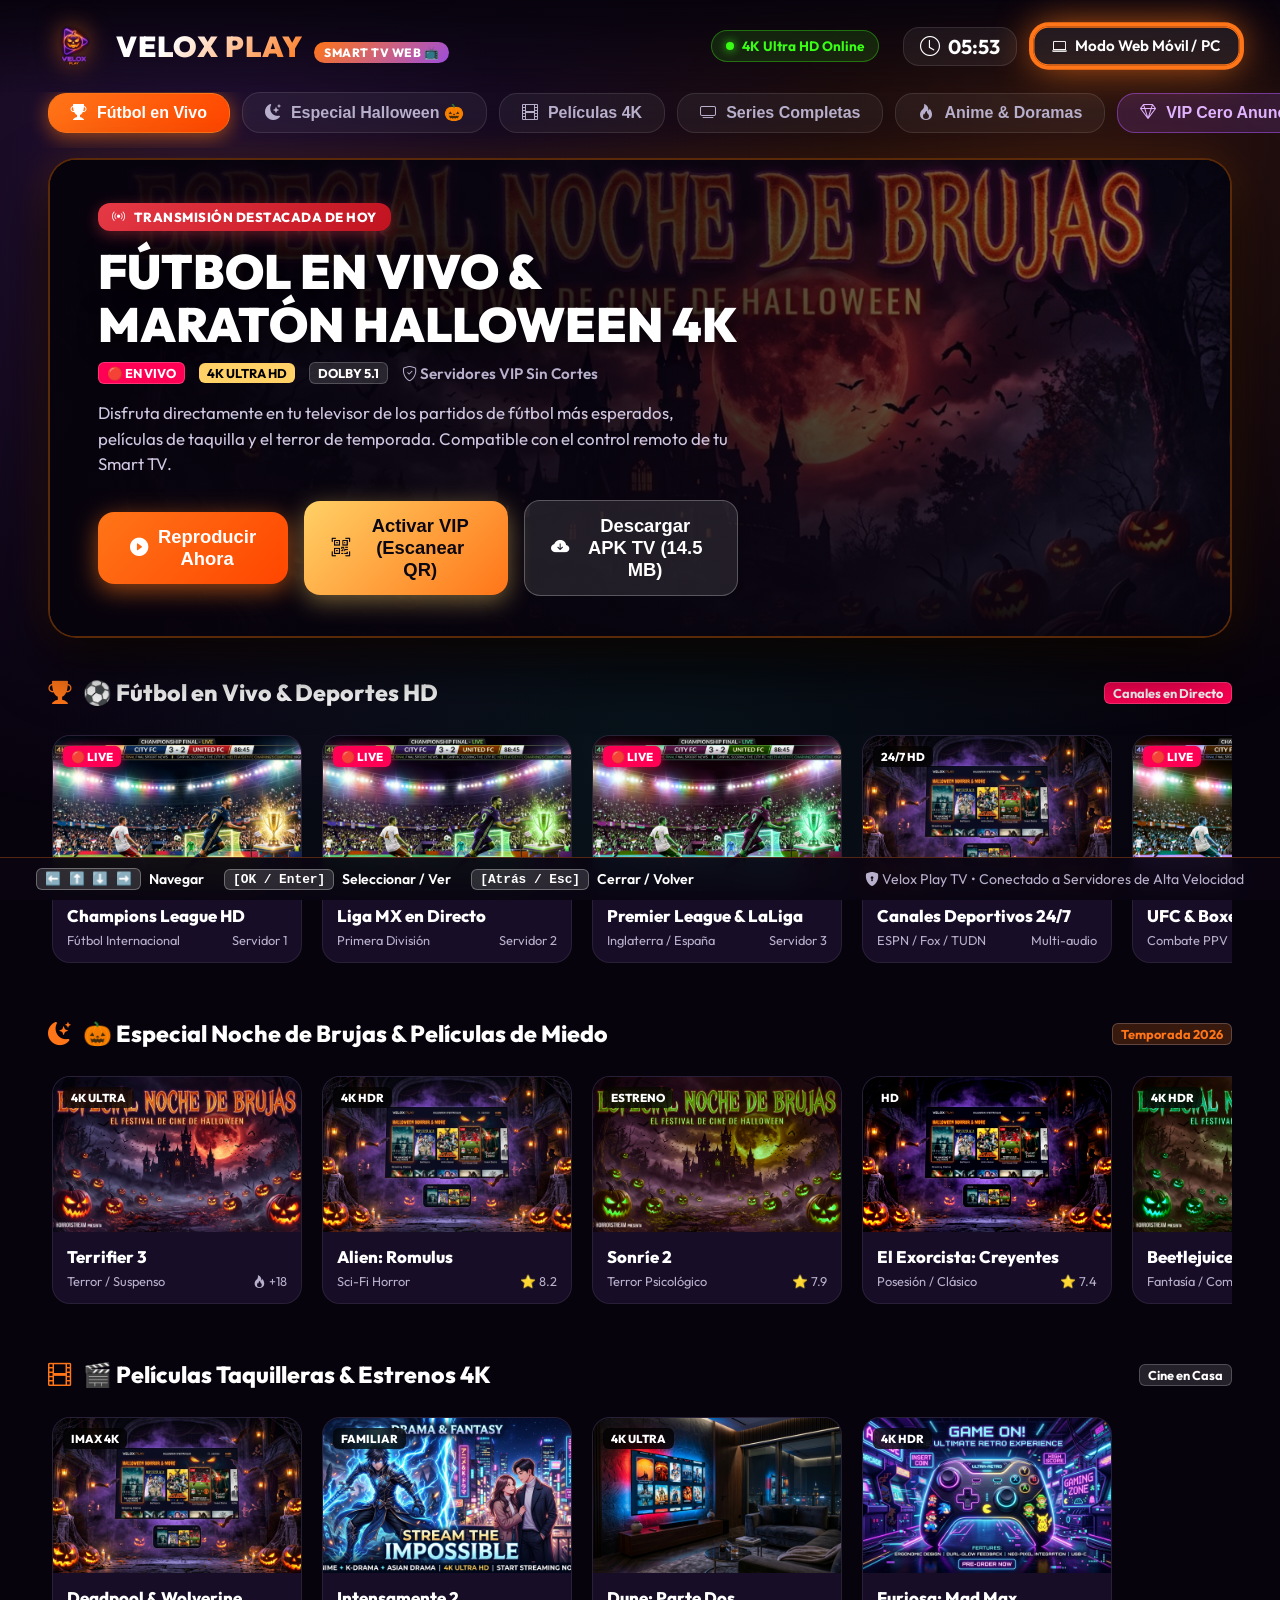
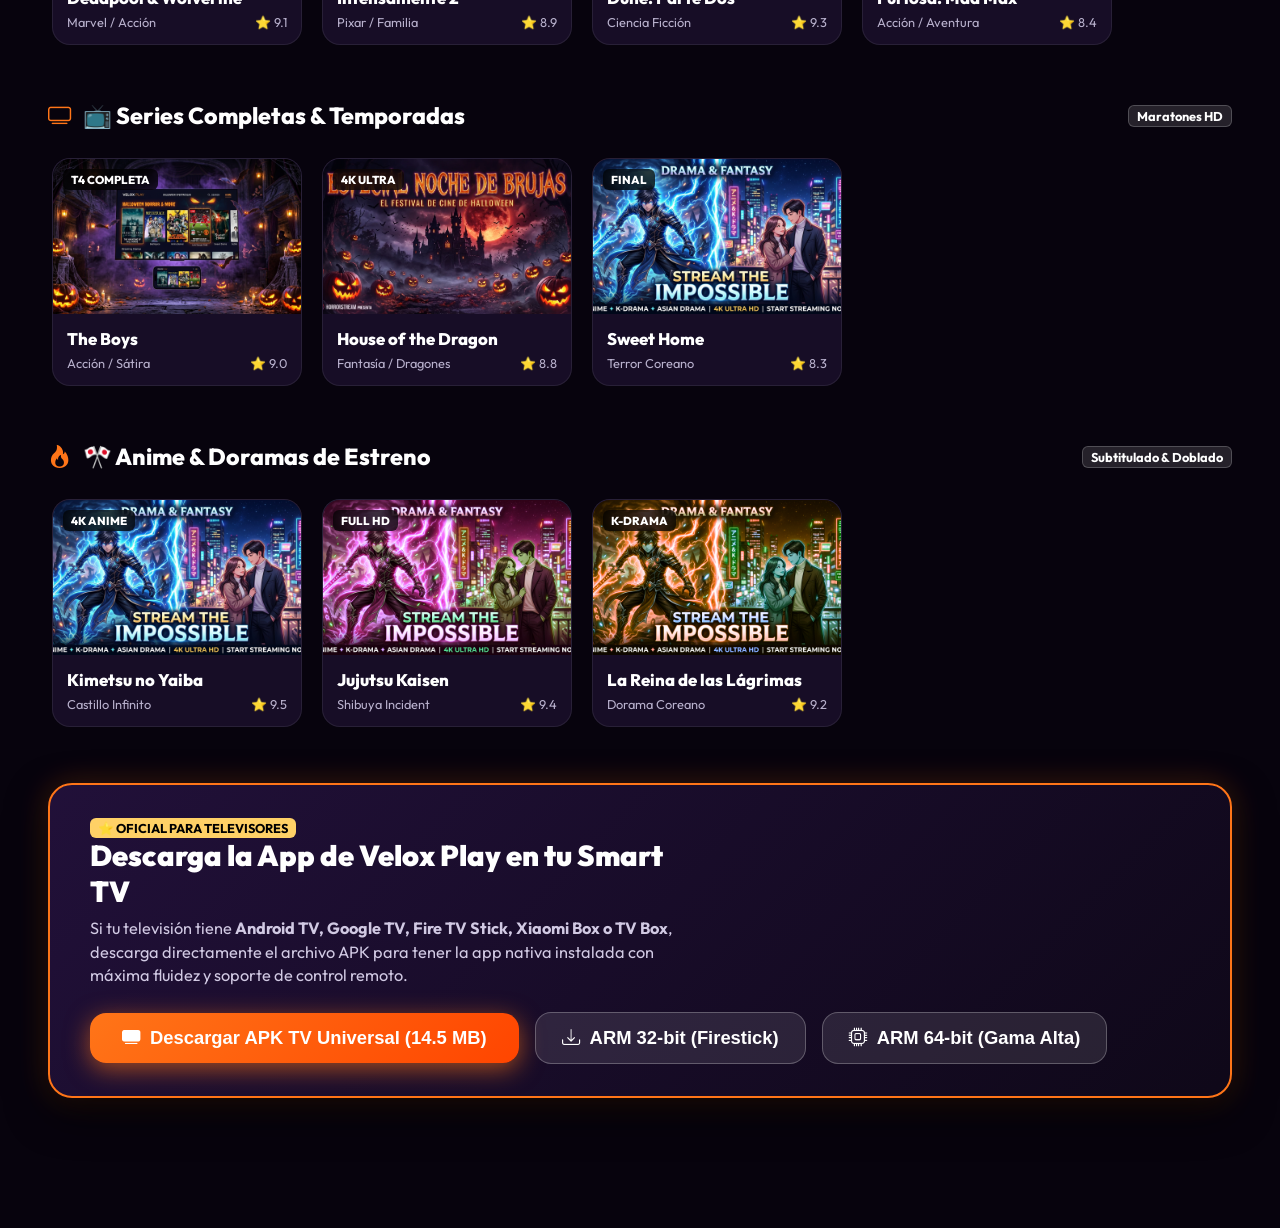
==== commit 238846b4: "Velox Play: Optimizacion integral de Google SEO (sitemap.xml, robots.txt, Schema.org JSON-LD Rich Sn" ====
--- a/tv.html
+++ b/tv.html
@@ -7,8 +7,31 @@
   <meta name="description" content="Versión oficial de Velox Play adaptada para navegadores de Smart TV (Samsung Tizen, LG webOS, Android TV, Fire TV, Roku). Películas, series, animes, doramas y fútbol en vivo con navegación 100% por control remoto.">
   <meta name="theme-color" content="#ff7518">
 
+  <!-- Google Search Console Verification -->
+  <meta name="google-site-verification" content="zlQNjWE6OFHN865LurIUWlt7oC6sPOC-aTfbMzc9YiA" />
+  <meta name="robots" content="index, follow, max-image-preview:large, max-snippet:-1">
+  <link rel="canonical" href="https://flashanaaya18.github.io/pagina-web-velox-play/tv.html">
+
+  <!-- Open Graph -->
+  <meta property="og:site_name" content="Velox Play TV">
+  <meta property="og:title" content="Velox Play TV 📺 - Portal Web para Navegadores Smart TV">
+  <meta property="og:description" content="Accede directamente desde el navegador de tu Smart TV (Samsung, LG, Android TV) con navegación por control remoto.">
+  <meta property="og:image" content="https://flashanaaya18.github.io/pagina-web-velox-play/assets/halloween_special.webp">
+  <meta property="og:url" content="https://flashanaaya18.github.io/pagina-web-velox-play/tv.html">
+  <meta property="og:type" content="video.other">
+
   <!-- Favicon -->
   <link rel="icon" type="image/png" href="assets/logo_halloween.png">
+  <link rel="apple-touch-icon" href="assets/logo_halloween.png">
+
+  <!-- Google Analytics / gtag.js -->
+  <script async src="https://www.googletagmanager.com/gtag/js?id=G-VELOXPLAY01"></script>
+  <script>
+    window.dataLayer = window.dataLayer || [];
+    function gtag(){dataLayer.push(arguments);}
+    gtag('js', new Date());
+    gtag('config', 'G-VELOXPLAY01');
+  </script>
 
   <!-- Google Fonts: Outfit & Creepster -->
   <link rel="preconnect" href="https://fonts.googleapis.com">
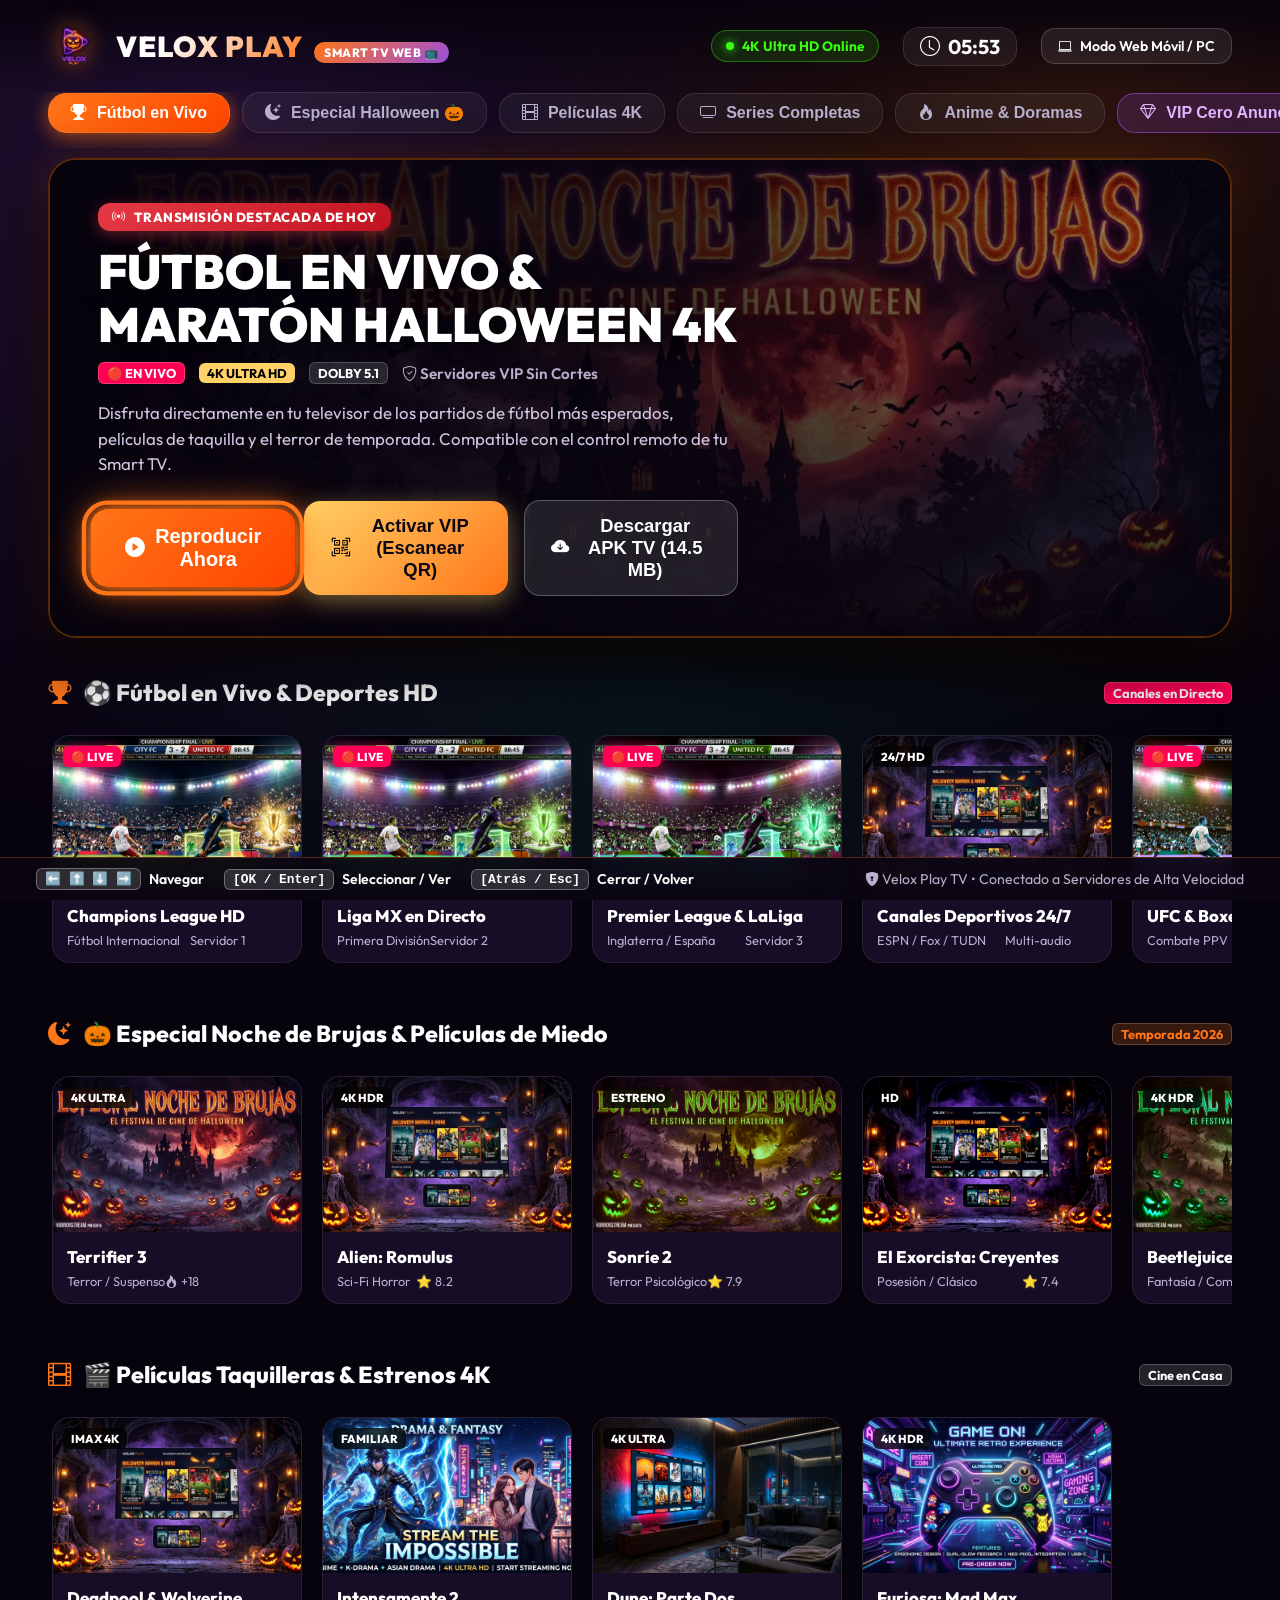
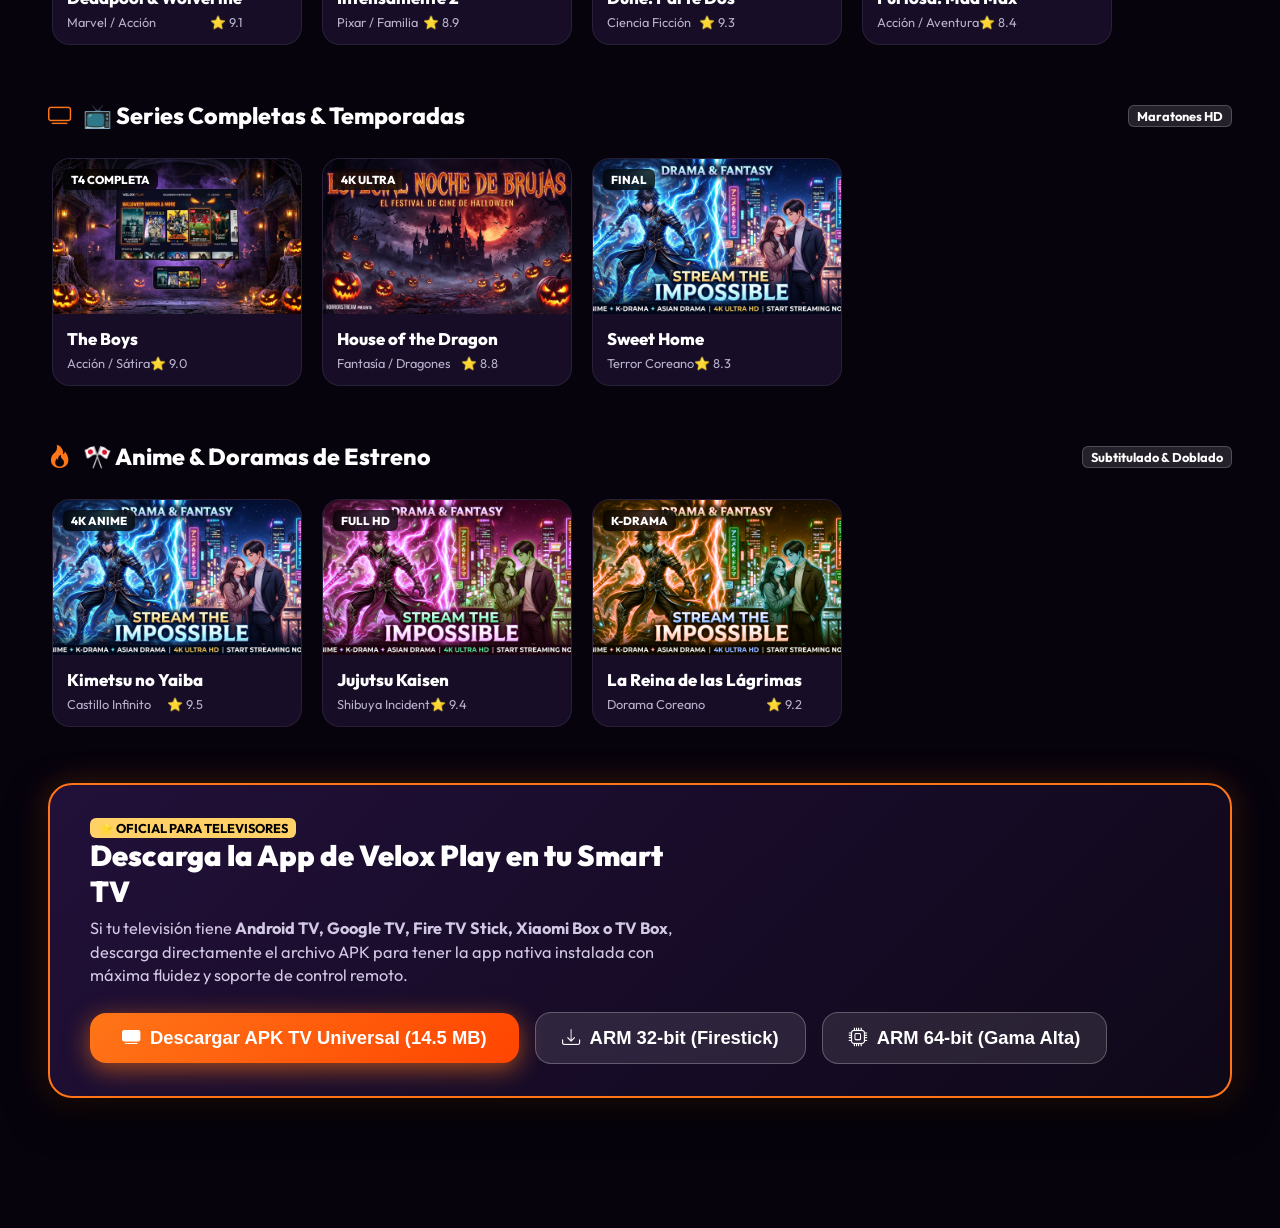
==== commit b60815d4: "Velox Play: Actualizar nuevos APKs de TV y corregir compatibilidad universal de control remoto para " ====
--- a/tv.html
+++ b/tv.html
@@ -156,7 +156,7 @@
 
       <div class="tv-row-scroller">
         <!-- Canal 1 -->
-        <div class="tv-card tv-focusable" tabindex="0" data-title="UEFA Champions League - En Vivo" data-meta="Canal Deportes 4K • Transmisión Oficial">
+        <button type="button" class="tv-card tv-focusable" tabindex="0" data-title="UEFA Champions League - En Vivo" data-meta="Canal Deportes 4K • Transmisión Oficial">
           <div class="tv-card-poster-wrap">
             <img src="assets/soccer_banner.jpg" alt="Champions League" class="tv-card-img">
             <span class="tv-card-badge badge-live">🔴 LIVE</span>
@@ -168,10 +168,10 @@
               <span class="text-warning">Servidor 1</span>
             </div>
           </div>
-        </div>
+        </button>
 
         <!-- Canal 2 -->
-        <div class="tv-card tv-focusable" tabindex="0" data-title="Liga MX - Partidos de la Jornada" data-meta="Fútbol Mexicano • Audio Español">
+        <button type="button" class="tv-card tv-focusable" tabindex="0" data-title="Liga MX - Partidos de la Jornada" data-meta="Fútbol Mexicano • Audio Español">
           <div class="tv-card-poster-wrap">
             <img src="assets/soccer_banner.jpg" alt="Liga MX" class="tv-card-img" style="filter: hue-rotate(45deg);">
             <span class="tv-card-badge badge-live">🔴 LIVE</span>
@@ -183,10 +183,10 @@
               <span class="text-warning">Servidor 2</span>
             </div>
           </div>
-        </div>
+        </button>
 
         <!-- Canal 3 -->
-        <div class="tv-card tv-focusable" tabindex="0" data-title="Premier League & LaLiga EA Sports" data-meta="Fútbol Europeo • Full HD 1080p">
+        <button type="button" class="tv-card tv-focusable" tabindex="0" data-title="Premier League & LaLiga EA Sports" data-meta="Fútbol Europeo • Full HD 1080p">
           <div class="tv-card-poster-wrap">
             <img src="assets/soccer_banner.jpg" alt="Premier League" class="tv-card-img" style="filter: hue-rotate(90deg);">
             <span class="tv-card-badge badge-live">🔴 LIVE</span>
@@ -198,10 +198,10 @@
               <span class="text-warning">Servidor 3</span>
             </div>
           </div>
-        </div>
+        </button>
 
         <!-- Canal 4 -->
-        <div class="tv-card tv-focusable" tabindex="0" data-title="Deportes 24/7 Premium (ESPN / Fox / TUDN)" data-meta="Señal 24 Horas • Canales Deportivos">
+        <button type="button" class="tv-card tv-focusable" tabindex="0" data-title="Deportes 24/7 Premium (ESPN / Fox / TUDN)" data-meta="Señal 24 Horas • Canales Deportivos">
           <div class="tv-card-poster-wrap">
             <img src="assets/hero_halloween.jpg" alt="Deportes 24/7" class="tv-card-img">
             <span class="tv-card-badge">24/7 HD</span>
@@ -213,10 +213,10 @@
               <span class="text-info">Multi-audio</span>
             </div>
           </div>
-        </div>
+        </button>
 
         <!-- Canal 5 -->
-        <div class="tv-card tv-focusable" tabindex="0" data-title="Boxeo Internacional & UFC Noche" data-meta="Peleas de Campeonato • Señal Principal">
+        <button type="button" class="tv-card tv-focusable" tabindex="0" data-title="Boxeo Internacional & UFC Noche" data-meta="Peleas de Campeonato • Señal Principal">
           <div class="tv-card-poster-wrap">
             <img src="assets/soccer_banner.jpg" alt="Boxeo y UFC" class="tv-card-img" style="filter: hue-rotate(180deg);">
             <span class="tv-card-badge badge-live">🔴 LIVE</span>
@@ -228,7 +228,7 @@
               <span class="text-success">VIP Server</span>
             </div>
           </div>
-        </div>
+        </button>
       </div>
     </section>
 
@@ -241,7 +241,7 @@
 
       <div class="tv-row-scroller">
         <!-- Item 1 -->
-        <div class="tv-card tv-focusable" tabindex="0" data-title="Terrifier 3 - Edición Sin Censura" data-meta="Terror / Gore • 2h 05m • 4K HDR">
+        <button type="button" class="tv-card tv-focusable" tabindex="0" data-title="Terrifier 3 - Edición Sin Censura" data-meta="Terror / Gore • 2h 05m • 4K HDR">
           <div class="tv-card-poster-wrap">
             <img src="assets/halloween_special.webp" alt="Terrifier 3" class="tv-card-img">
             <span class="tv-card-badge">4K ULTRA</span>
@@ -253,10 +253,10 @@
               <span class="text-danger"><i class="bi bi-fire"></i> +18</span>
             </div>
           </div>
-        </div>
+        </button>
 
         <!-- Item 2 -->
-        <div class="tv-card tv-focusable" tabindex="0" data-title="Alien: Romulus (2024)" data-meta="Ciencia Ficción / Terror • 1h 59m • Dolby Vision">
+        <button type="button" class="tv-card tv-focusable" tabindex="0" data-title="Alien: Romulus (2024)" data-meta="Ciencia Ficción / Terror • 1h 59m • Dolby Vision">
           <div class="tv-card-poster-wrap">
             <img src="assets/hero_halloween.jpg" alt="Alien Romulus" class="tv-card-img">
             <span class="tv-card-badge">4K HDR</span>
@@ -268,10 +268,10 @@
               <span>⭐ 8.2</span>
             </div>
           </div>
-        </div>
+        </button>
 
         <!-- Item 3 -->
-        <div class="tv-card tv-focusable" tabindex="0" data-title="Sonríe 2 (Smile 2)" data-meta="Terror Psicológico • 2h 12m • 1080p Full HD">
+        <button type="button" class="tv-card tv-focusable" tabindex="0" data-title="Sonríe 2 (Smile 2)" data-meta="Terror Psicológico • 2h 12m • 1080p Full HD">
           <div class="tv-card-poster-wrap">
             <img src="assets/halloween_special.webp" alt="Smile 2" class="tv-card-img" style="filter: hue-rotate(60deg);">
             <span class="tv-card-badge">ESTRENO</span>
@@ -283,10 +283,10 @@
               <span>⭐ 7.9</span>
             </div>
           </div>
-        </div>
+        </button>
 
         <!-- Item 4 -->
-        <div class="tv-card tv-focusable" tabindex="0" data-title="El Exorcista: Creyentes" data-meta="Sobrenatural • 1h 51m • Audio Latino">
+        <button type="button" class="tv-card tv-focusable" tabindex="0" data-title="El Exorcista: Creyentes" data-meta="Sobrenatural • 1h 51m • Audio Latino">
           <div class="tv-card-poster-wrap">
             <img src="assets/hero_halloween.jpg" alt="El Exorcista" class="tv-card-img" style="filter: contrast(1.2);">
             <span class="tv-card-badge">HD</span>
@@ -298,10 +298,10 @@
               <span>⭐ 7.4</span>
             </div>
           </div>
-        </div>
+        </button>
 
         <!-- Item 5 -->
-        <div class="tv-card tv-focusable" tabindex="0" data-title="Beetlejuice Beetlejuice (2024)" data-meta="Comedia / Terror • 1h 45m • 4K Atmos">
+        <button type="button" class="tv-card tv-focusable" tabindex="0" data-title="Beetlejuice Beetlejuice (2024)" data-meta="Comedia / Terror • 1h 45m • 4K Atmos">
           <div class="tv-card-poster-wrap">
             <img src="assets/halloween_special.webp" alt="Beetlejuice" class="tv-card-img" style="filter: hue-rotate(120deg);">
             <span class="tv-card-badge">4K HDR</span>
@@ -313,7 +313,7 @@
               <span class="text-success">⭐ 8.5</span>
             </div>
           </div>
-        </div>
+        </button>
       </div>
     </section>
 
@@ -326,7 +326,7 @@
 
       <div class="tv-row-scroller">
         <!-- Película 1 -->
-        <div class="tv-card tv-focusable" tabindex="0" data-title="Deadpool & Wolverine 4K" data-meta="Acción / Comedia • 2h 08m • Calidad IMAX 4K">
+        <button type="button" class="tv-card tv-focusable" tabindex="0" data-title="Deadpool & Wolverine 4K" data-meta="Acción / Comedia • 2h 08m • Calidad IMAX 4K">
           <div class="tv-card-poster-wrap">
             <img src="assets/hero_halloween.jpg" alt="Deadpool y Wolverine" class="tv-card-img">
             <span class="tv-card-badge">IMAX 4K</span>
@@ -338,10 +338,10 @@
               <span class="text-warning">⭐ 9.1</span>
             </div>
           </div>
-        </div>
+        </button>
 
         <!-- Película 2 -->
-        <div class="tv-card tv-focusable" tabindex="0" data-title="Intensamente 2 (Inside Out 2)" data-meta="Animación / Familiar • 1h 36m • Español Latino">
+        <button type="button" class="tv-card tv-focusable" tabindex="0" data-title="Intensamente 2 (Inside Out 2)" data-meta="Animación / Familiar • 1h 36m • Español Latino">
           <div class="tv-card-poster-wrap">
             <img src="assets/anime_dorama.jpg" alt="Inside Out 2" class="tv-card-img">
             <span class="tv-card-badge">FAMILIAR</span>
@@ -353,10 +353,10 @@
               <span class="text-warning">⭐ 8.9</span>
             </div>
           </div>
-        </div>
+        </button>
 
         <!-- Película 3 -->
-        <div class="tv-card tv-focusable" tabindex="0" data-title="Dune: Parte Dos 4K" data-meta="Sci-Fi Épico • 2h 46m • Sonido Dolby Atmos">
+        <button type="button" class="tv-card tv-focusable" tabindex="0" data-title="Dune: Parte Dos 4K" data-meta="Sci-Fi Épico • 2h 46m • Sonido Dolby Atmos">
           <div class="tv-card-poster-wrap">
             <img src="assets/hero_bg.jpg" alt="Dune 2" class="tv-card-img">
             <span class="tv-card-badge">4K ULTRA</span>
@@ -368,10 +368,10 @@
               <span class="text-warning">⭐ 9.3</span>
             </div>
           </div>
-        </div>
+        </button>
 
         <!-- Película 4 -->
-        <div class="tv-card tv-focusable" tabindex="0" data-title="Furiosa: Saga Mad Max" data-meta="Acción Post-Apocalíptica • 2h 28m • 4K HDR">
+        <button type="button" class="tv-card tv-focusable" tabindex="0" data-title="Furiosa: Saga Mad Max" data-meta="Acción Post-Apocalíptica • 2h 28m • 4K HDR">
           <div class="tv-card-poster-wrap">
             <img src="assets/retro_games.jpg" alt="Furiosa" class="tv-card-img">
             <span class="tv-card-badge">4K HDR</span>
@@ -383,7 +383,7 @@
               <span>⭐ 8.4</span>
             </div>
           </div>
-        </div>
+        </button>
       </div>
     </section>
 
@@ -396,7 +396,7 @@
 
       <div class="tv-row-scroller">
         <!-- Serie 1 -->
-        <div class="tv-card tv-focusable" tabindex="0" data-title="The Boys - Temporada 4" data-meta="Superhéroes / Acción • Temporada Completa">
+        <button type="button" class="tv-card tv-focusable" tabindex="0" data-title="The Boys - Temporada 4" data-meta="Superhéroes / Acción • Temporada Completa">
           <div class="tv-card-poster-wrap">
             <img src="assets/hero_halloween.jpg" alt="The Boys" class="tv-card-img">
             <span class="tv-card-badge">T4 COMPLETA</span>
@@ -408,10 +408,10 @@
               <span class="text-warning">⭐ 9.0</span>
             </div>
           </div>
-        </div>
+        </button>
 
         <!-- Serie 2 -->
-        <div class="tv-card tv-focusable" tabindex="0" data-title="House of the Dragon - Temporada 2" data-meta="Fantasía Épica / Drama • 4K Dolby Vision">
+        <button type="button" class="tv-card tv-focusable" tabindex="0" data-title="House of the Dragon - Temporada 2" data-meta="Fantasía Épica / Drama • 4K Dolby Vision">
           <div class="tv-card-poster-wrap">
             <img src="assets/halloween_special.webp" alt="House of the Dragon" class="tv-card-img">
             <span class="tv-card-badge">4K ULTRA</span>
@@ -423,10 +423,10 @@
               <span class="text-warning">⭐ 8.8</span>
             </div>
           </div>
-        </div>
+        </button>
 
         <!-- Serie 3 -->
-        <div class="tv-card tv-focusable" tabindex="0" data-title="Sweet Home - Temporada Final" data-meta="Monstruos / Suspenso • 1080p Latino">
+        <button type="button" class="tv-card tv-focusable" tabindex="0" data-title="Sweet Home - Temporada Final" data-meta="Monstruos / Suspenso • 1080p Latino">
           <div class="tv-card-poster-wrap">
             <img src="assets/anime_dorama.jpg" alt="Sweet Home" class="tv-card-img">
             <span class="tv-card-badge">FINAL</span>
@@ -438,7 +438,7 @@
               <span>⭐ 8.3</span>
             </div>
           </div>
-        </div>
+        </button>
       </div>
     </section>
 
@@ -451,7 +451,7 @@
 
       <div class="tv-row-scroller">
         <!-- Anime 1 -->
-        <div class="tv-card tv-focusable" tabindex="0" data-title="Demon Slayer: Castillo Infinito" data-meta="Anime Shonen • Calidad 4K • Audio Dual">
+        <button type="button" class="tv-card tv-focusable" tabindex="0" data-title="Demon Slayer: Castillo Infinito" data-meta="Anime Shonen • Calidad 4K • Audio Dual">
           <div class="tv-card-poster-wrap">
             <img src="assets/anime_dorama.jpg" alt="Demon Slayer" class="tv-card-img">
             <span class="tv-card-badge">4K ANIME</span>
@@ -463,10 +463,10 @@
               <span class="text-warning">⭐ 9.5</span>
             </div>
           </div>
-        </div>
+        </button>
 
         <!-- Anime 2 -->
-        <div class="tv-card tv-focusable" tabindex="0" data-title="Jujutsu Kaisen - Temporada 2" data-meta="Anime / Acción • Shibuya Incident Arc">
+        <button type="button" class="tv-card tv-focusable" tabindex="0" data-title="Jujutsu Kaisen - Temporada 2" data-meta="Anime / Acción • Shibuya Incident Arc">
           <div class="tv-card-poster-wrap">
             <img src="assets/anime_dorama.jpg" alt="Jujutsu Kaisen" class="tv-card-img" style="filter: hue-rotate(90deg);">
             <span class="tv-card-badge">FULL HD</span>
@@ -478,10 +478,10 @@
               <span class="text-warning">⭐ 9.4</span>
             </div>
           </div>
-        </div>
+        </button>
 
         <!-- Dorama 1 -->
-        <div class="tv-card tv-focusable" tabindex="0" data-title="La Reina de las Lágrimas (Queen of Tears)" data-meta="K-Drama • Temporada Completa • Romance">
+        <button type="button" class="tv-card tv-focusable" tabindex="0" data-title="La Reina de las Lágrimas (Queen of Tears)" data-meta="K-Drama • Temporada Completa • Romance">
           <div class="tv-card-poster-wrap">
             <img src="assets/anime_dorama.jpg" alt="Queen of Tears" class="tv-card-img" style="filter: hue-rotate(180deg);">
             <span class="tv-card-badge">K-DRAMA</span>
@@ -493,7 +493,7 @@
               <span class="text-success">⭐ 9.2</span>
             </div>
           </div>
-        </div>
+        </button>
       </div>
     </section>
 
--- a/css/tv.css
+++ b/css/tv.css
@@ -86,11 +86,12 @@
 
 .tv-focusable:focus,
 .tv-focusable.tv-focused {
-  outline: none;
+  outline: 4px solid var(--tv-orange) !important;
+  outline-offset: 4px !important;
   transform: scale(1.08) !important;
-  box-shadow: var(--tv-focus-glow) !important;
+  box-shadow: 0 0 35px rgba(255, 117, 24, 0.85), 0 0 15px #ff7518 !important;
   border-color: var(--tv-orange) !important;
-  z-index: 20;
+  z-index: 25;
 }
 
 /* ===================================================================
@@ -447,15 +448,26 @@
   display: none;
 }
 
-/* TARJETA DE CONTENIDO TV */
-.tv-card {
+/* TARJETA DE CONTENIDO TV (SOPORTE PARA BOTONES NATIVOS SMART TV) */
+.tv-card,
+button.tv-card {
   flex: 0 0 250px;
+  width: 250px;
   background: var(--tv-bg-card);
   border: 1.5px solid rgba(255, 255, 255, 0.08);
   border-radius: 18px;
   overflow: hidden;
   display: flex;
   flex-direction: column;
+  padding: 0;
+  margin: 0;
+  font-family: inherit;
+  font-size: inherit;
+  color: inherit;
+  text-align: left;
+  appearance: none;
+  -webkit-appearance: none;
+  cursor: pointer;
 }
 
 .tv-card-poster-wrap {
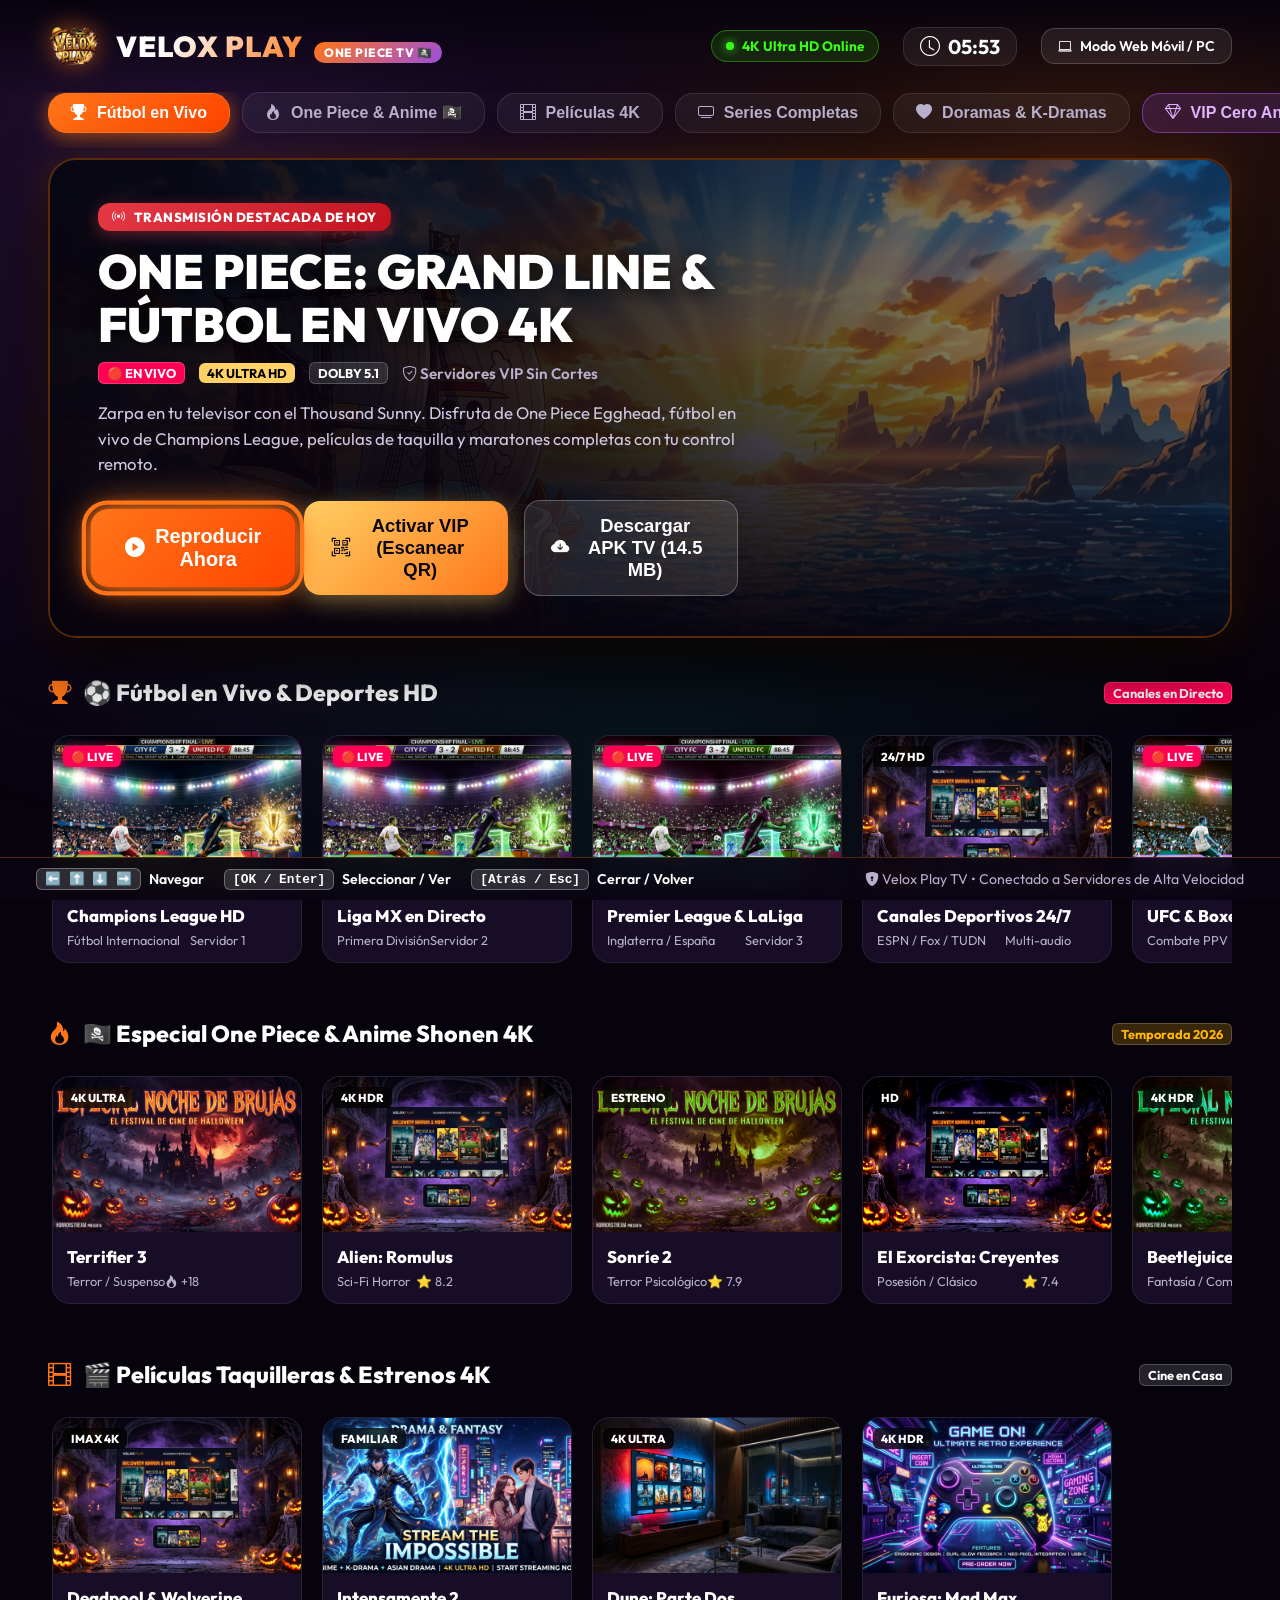
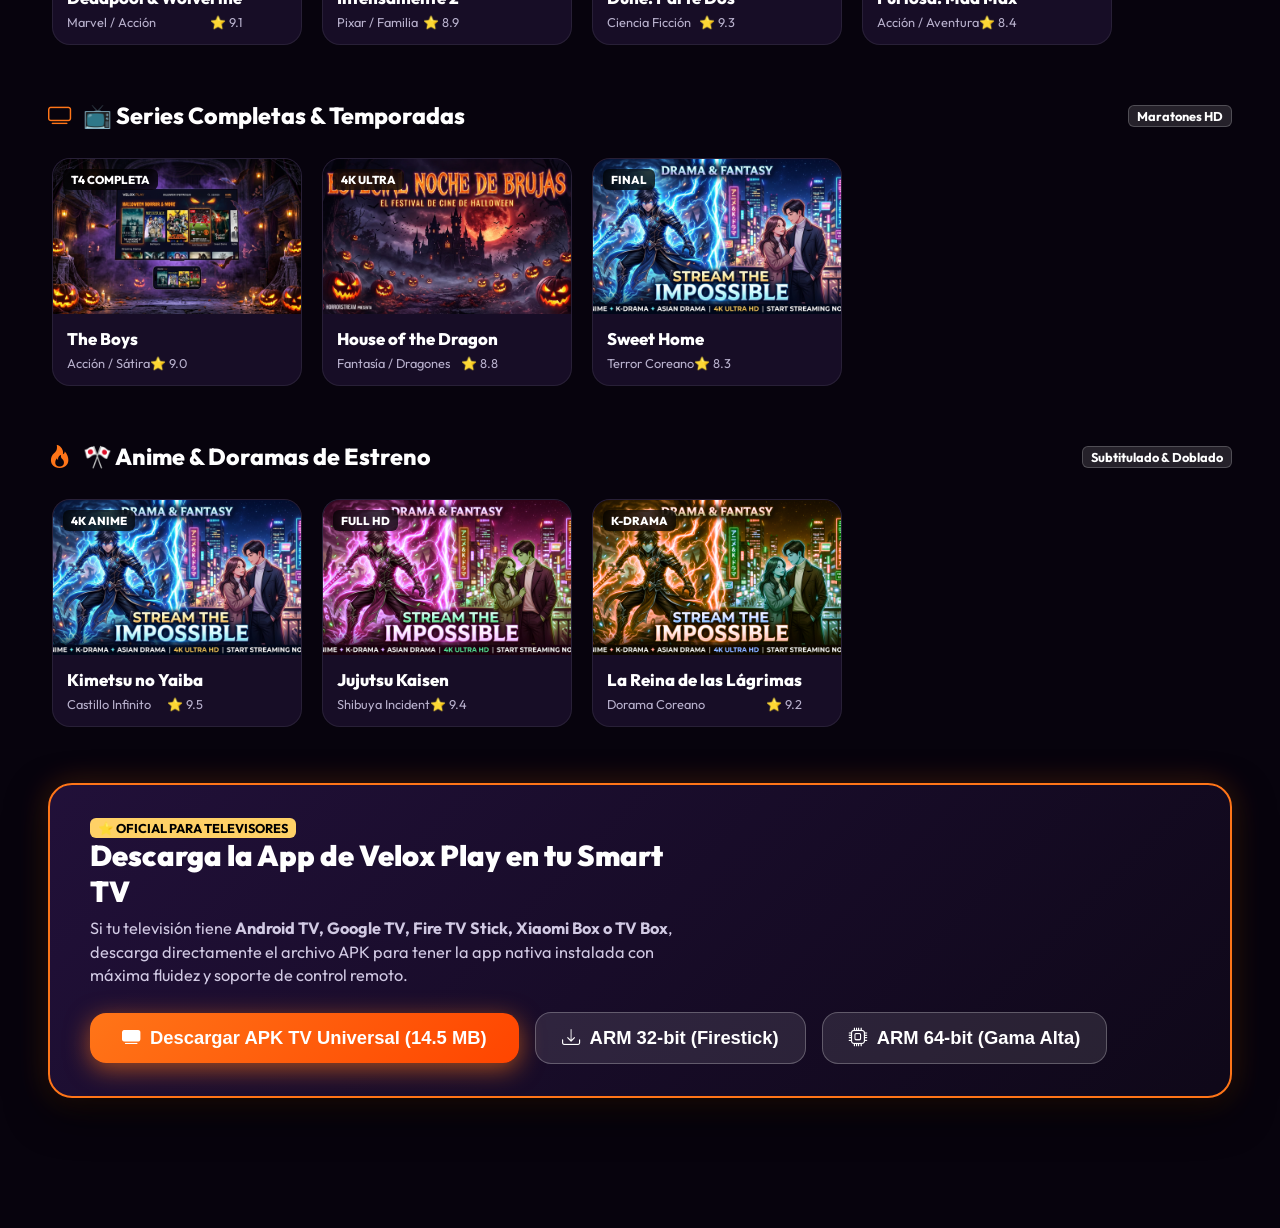
==== commit 835dc6c7: "Velox Play: Transformación completa a temática One Piece (Rumbo al Grand Line) con personajes sin fo" ====
--- a/tv.html
+++ b/tv.html
@@ -4,8 +4,8 @@
   <meta charset="UTF-8">
   <meta name="viewport" content="width=device-width, initial-scale=1.0, maximum-scale=1.0, user-scalable=no">
   <title>Velox Play TV 📺 | Portal Web para Navegadores Smart TV & Android TV</title>
-  <meta name="description" content="Versión oficial de Velox Play adaptada para navegadores de Smart TV (Samsung Tizen, LG webOS, Android TV, Fire TV, Roku). Películas, series, animes, doramas y fútbol en vivo con navegación 100% por control remoto.">
-  <meta name="theme-color" content="#ff7518">
+  <meta name="description" content="Versión oficial de Velox Play adaptada para navegadores de Smart TV (Samsung Tizen, LG webOS, Android TV, Fire TV, Roku). Edición One Piece con películas, anime, doramas y fútbol en vivo con navegación 100% por control remoto.">
+  <meta name="theme-color" content="#ffb703">
 
   <!-- Google Search Console Verification -->
   <meta name="google-site-verification" content="zlQNjWE6OFHN865LurIUWlt7oC6sPOC-aTfbMzc9YiA" />
@@ -13,16 +13,16 @@
   <link rel="canonical" href="https://flashanaaya18.github.io/pagina-web-velox-play/tv.html">
 
   <!-- Open Graph -->
-  <meta property="og:site_name" content="Velox Play TV">
-  <meta property="og:title" content="Velox Play TV 📺 - Portal Web para Navegadores Smart TV">
+  <meta property="og:site_name" content="Velox Play TV One Piece">
+  <meta property="og:title" content="Velox Play TV 📺 - Portal Web para Navegadores Smart TV (Edición One Piece)">
   <meta property="og:description" content="Accede directamente desde el navegador de tu Smart TV (Samsung, LG, Android TV) con navegación por control remoto.">
-  <meta property="og:image" content="https://flashanaaya18.github.io/pagina-web-velox-play/assets/halloween_special.webp">
+  <meta property="og:image" content="https://flashanaaya18.github.io/pagina-web-velox-play/assets/onepiece_hero.jpg">
   <meta property="og:url" content="https://flashanaaya18.github.io/pagina-web-velox-play/tv.html">
   <meta property="og:type" content="video.other">
 
   <!-- Favicon -->
-  <link rel="icon" type="image/png" href="assets/logo_halloween.png">
-  <link rel="apple-touch-icon" href="assets/logo_halloween.png">
+  <link rel="icon" type="image/png" href="assets/onepiece_logo.png">
+  <link rel="apple-touch-icon" href="assets/onepiece_logo.png">
 
   <!-- Google Analytics / gtag.js -->
   <script async src="https://www.googletagmanager.com/gtag/js?id=G-VELOXPLAY01"></script>
@@ -33,10 +33,10 @@
     gtag('config', 'G-VELOXPLAY01');
   </script>
 
-  <!-- Google Fonts: Outfit & Creepster -->
+  <!-- Google Fonts: Outfit, Bangers & Pirata One -->
   <link rel="preconnect" href="https://fonts.googleapis.com">
   <link rel="preconnect" href="https://fonts.gstatic.com" crossorigin>
-  <link href="https://fonts.googleapis.com/css2?family=Creepster&family=Outfit:wght@300;400;500;600;700;800;900&display=swap" rel="stylesheet">
+  <link href="https://fonts.googleapis.com/css2?family=Bangers&family=Outfit:wght@300;400;500;600;700;800;900&family=Pirata+One&display=swap" rel="stylesheet">
 
   <!-- Bootstrap Icons -->
   <link rel="stylesheet" href="https://cdn.jsdelivr.net/npm/bootstrap-icons@1.11.3/font/bootstrap-icons.min.css">
@@ -55,10 +55,10 @@
     <!-- HEADER SUPERIOR TV -->
     <header class="tv-header">
       <div class="tv-brand">
-        <img src="assets/logo_halloween.png" alt="Velox Play TV" class="tv-brand-logo">
+        <img src="assets/onepiece_logo.png" alt="Velox Play TV" class="tv-brand-logo">
         <div>
           <span class="tv-brand-title">VELOX PLAY</span>
-          <span class="tv-brand-badge">Smart TV Web 📺</span>
+          <span class="tv-brand-badge">One Piece TV 🏴‍☠️</span>
         </div>
       </div>
 
@@ -88,8 +88,8 @@
         <button class="tv-tab-btn tv-focusable active" tabindex="0" data-target="tvRowLive">
           <i class="bi bi-trophy-fill"></i> Fútbol en Vivo
         </button>
-        <button class="tv-tab-btn tv-focusable" tabindex="0" data-target="tvRowHalloween">
-          <i class="bi bi-moon-stars-fill"></i> Especial Halloween 🎃
+        <button class="tv-tab-btn tv-focusable" tabindex="0" data-target="tvRowOnePiece">
+          <i class="bi bi-fire"></i> One Piece & Anime 🏴‍☠️
         </button>
         <button class="tv-tab-btn tv-focusable" tabindex="0" data-target="tvRowMovies">
           <i class="bi bi-film"></i> Películas 4K
@@ -98,7 +98,7 @@
           <i class="bi bi-tv"></i> Series Completas
         </button>
         <button class="tv-tab-btn tv-focusable" tabindex="0" data-target="tvRowAnime">
-          <i class="bi bi-fire"></i> Anime & Doramas
+          <i class="bi bi-heart-fill"></i> Doramas & K-Dramas
         </button>
         <button class="tv-tab-btn tv-tab-vip tv-focusable" tabindex="0" onclick="openTvVipModal('Plan VIP TV')">
           <i class="bi bi-gem"></i> VIP Cero Anuncios ($79)
@@ -111,14 +111,14 @@
 
     <!-- HERO BILLBOARD (DESTACADO TV DE ALTO IMPACTO) -->
     <section class="tv-hero-billboard">
-      <img src="assets/halloween_special.webp" alt="Destacado Velox TV" class="tv-hero-bg">
+      <img src="assets/onepiece_hero.jpg" alt="Destacado Velox TV" class="tv-hero-bg">
       <div class="tv-hero-gradient-overlay"></div>
 
       <div class="tv-hero-content">
         <div class="tv-hero-tag">
           <i class="bi bi-broadcast"></i> TRANSMISIÓN DESTACADA DE HOY
         </div>
-        <h1 class="tv-hero-title">FÚTBOL EN VIVO & MARATÓN HALLOWEEN 4K</h1>
+        <h1 class="tv-hero-title">ONE PIECE: GRAND LINE & FÚTBOL EN VIVO 4K</h1>
         
         <div class="tv-hero-meta">
           <span class="tv-pill-badge pill-live">🔴 EN VIVO</span>
@@ -128,11 +128,11 @@
         </div>
 
         <p class="tv-hero-desc">
-          Disfruta directamente en tu televisor de los partidos de fútbol más esperados, películas de taquilla y el terror de temporada. Compatible con el control remoto de tu Smart TV.
+          Zarpa en tu televisor con el Thousand Sunny. Disfruta de One Piece Egghead, fútbol en vivo de Champions League, películas de taquilla y maratones completas con tu control remoto.
         </p>
 
         <div class="tv-hero-actions">
-          <button class="tv-btn-primary tv-focusable" tabindex="0" onclick="openTvPlayer('Fútbol en Directo & Noche de Brujas', 'Canal Oficial Velox 4K', 'assets/halloween_special.webp')">
+          <button class="tv-btn-primary tv-focusable" tabindex="0" onclick="openTvPlayer('One Piece: Arco Egghead 4K', 'Canal Oficial Velox Anime', 'assets/onepiece_hero.jpg')">
             <i class="bi bi-play-circle-fill"></i> Reproducir Ahora
           </button>
           
@@ -232,11 +232,11 @@
       </div>
     </section>
 
-    <!-- FILA 2: 🎃 ESPECIAL HALLOWEEN & TERROR -->
-    <section id="tvRowHalloween" class="tv-row-section">
+    <!-- FILA 2: 🏴‍☠️ ESPECIAL ONE PIECE & ANIME SHONEN -->
+    <section id="tvRowOnePiece" class="tv-row-section">
       <div class="tv-row-header">
-        <h2 class="tv-row-title"><i class="bi bi-moon-stars-fill text-warning"></i> 🎃 Especial Noche de Brujas & Películas de Miedo</h2>
-        <span class="tv-pill-badge" style="background: rgba(255, 117, 24, 0.2); color: #ff7518;">Temporada 2026</span>
+        <h2 class="tv-row-title"><i class="bi bi-fire text-warning"></i> 🏴‍☠️ Especial One Piece & Anime Shonen 4K</h2>
+        <span class="tv-pill-badge" style="background: rgba(255, 183, 3, 0.2); color: #ffb703;">Temporada 2026</span>
       </div>
 
       <div class="tv-row-scroller">
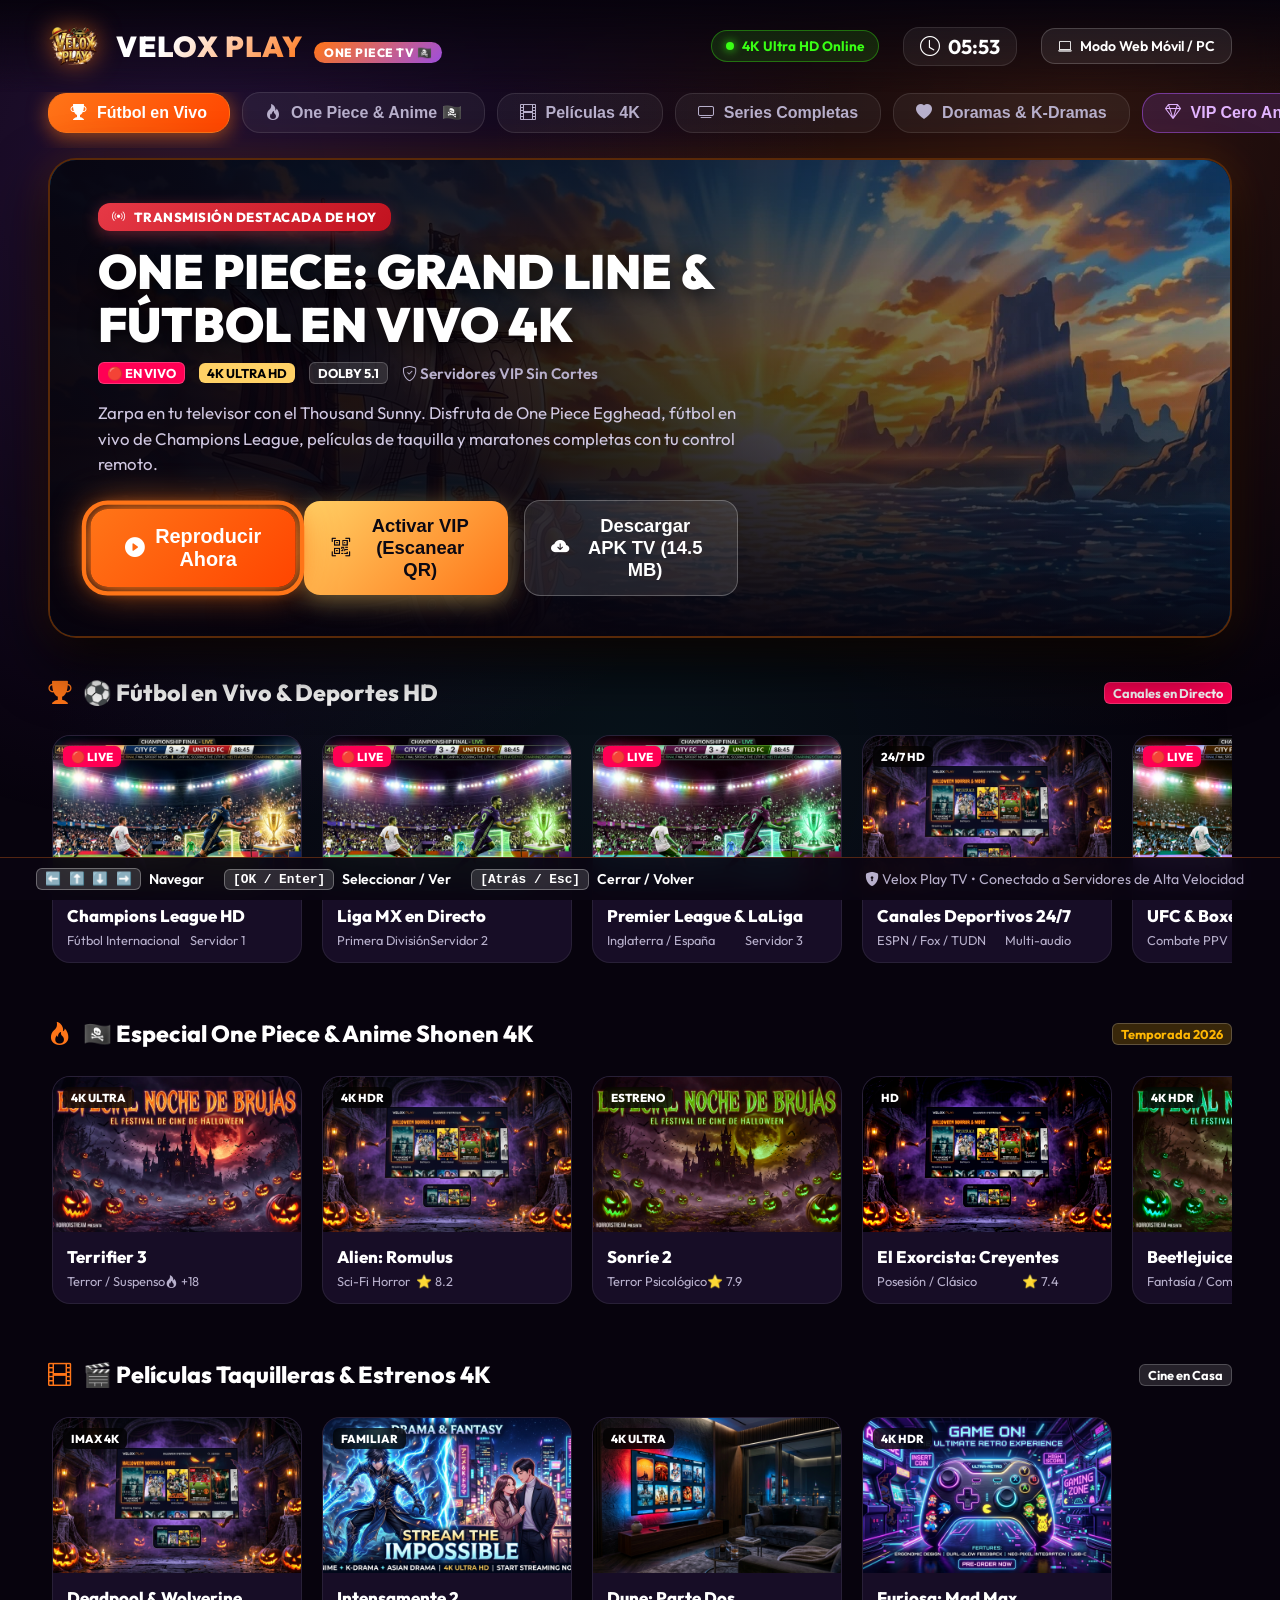
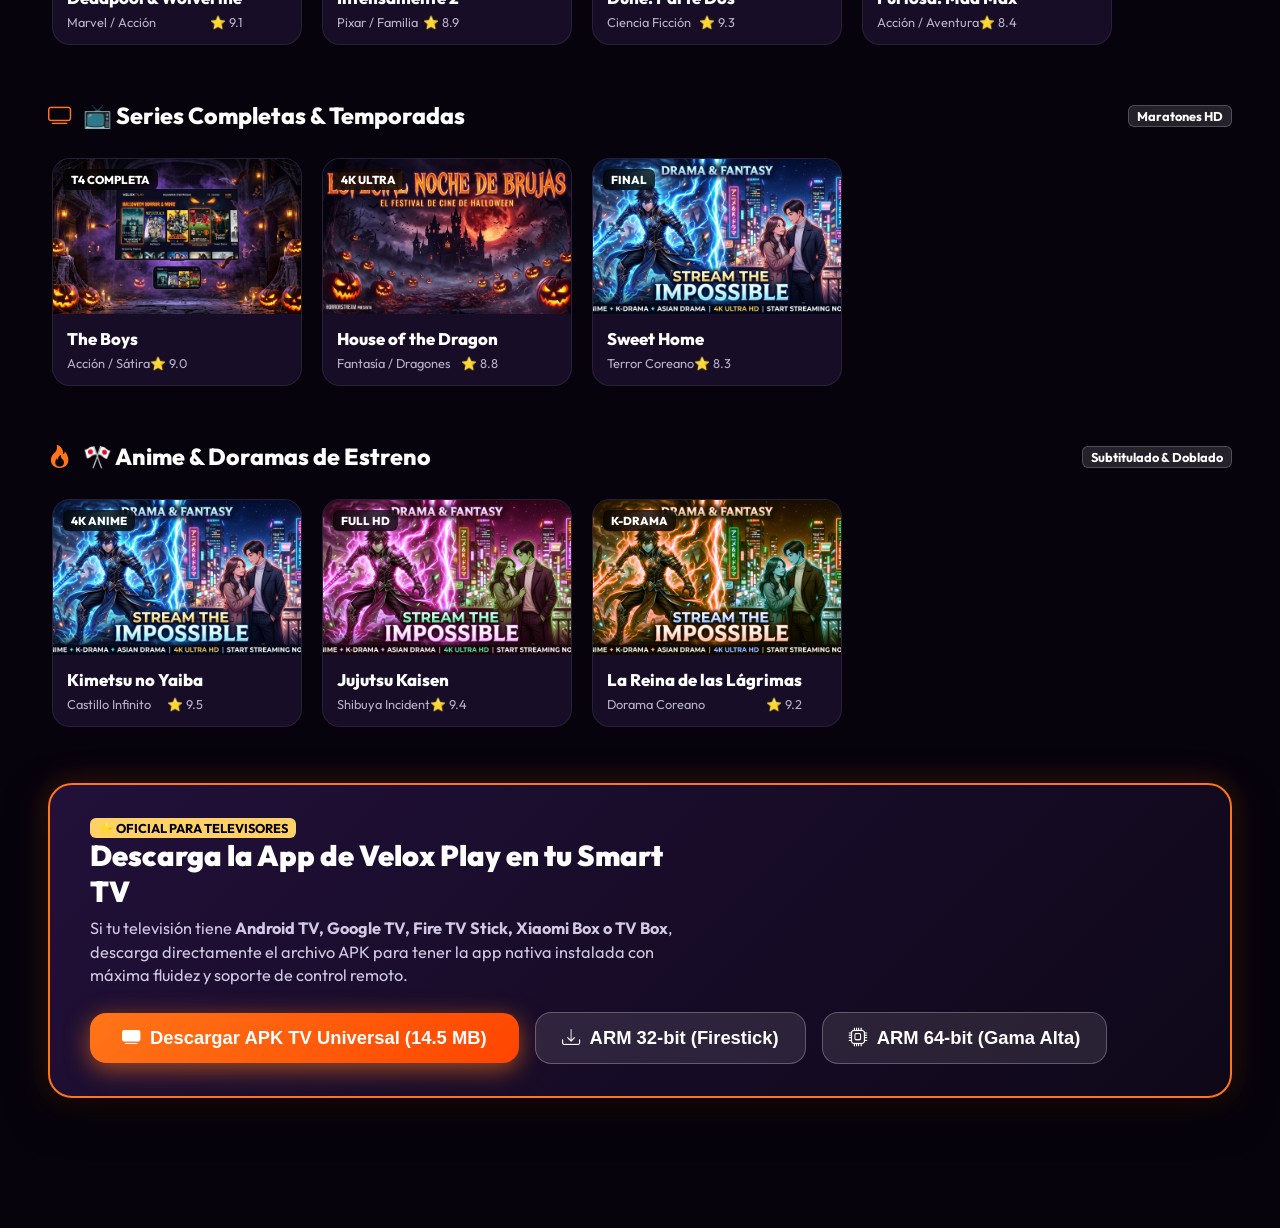
==== commit 18639449: "Velox Play: Integrar fondo panorámico animado del barco Thousand Sunny navegando con olas oceánicas," ====
--- a/tv.html
+++ b/tv.html
@@ -111,7 +111,10 @@
 
     <!-- HERO BILLBOARD (DESTACADO TV DE ALTO IMPACTO) -->
     <section class="tv-hero-billboard">
-      <img src="assets/onepiece_hero.jpg" alt="Destacado Velox TV" class="tv-hero-bg">
+      <picture>
+        <source srcset="assets/onepiece_ship_animated.webp" type="image/webp">
+        <img src="assets/onepiece_ship_animated.gif" alt="Destacado Velox TV" class="tv-hero-bg">
+      </picture>
       <div class="tv-hero-gradient-overlay"></div>
 
       <div class="tv-hero-content">
